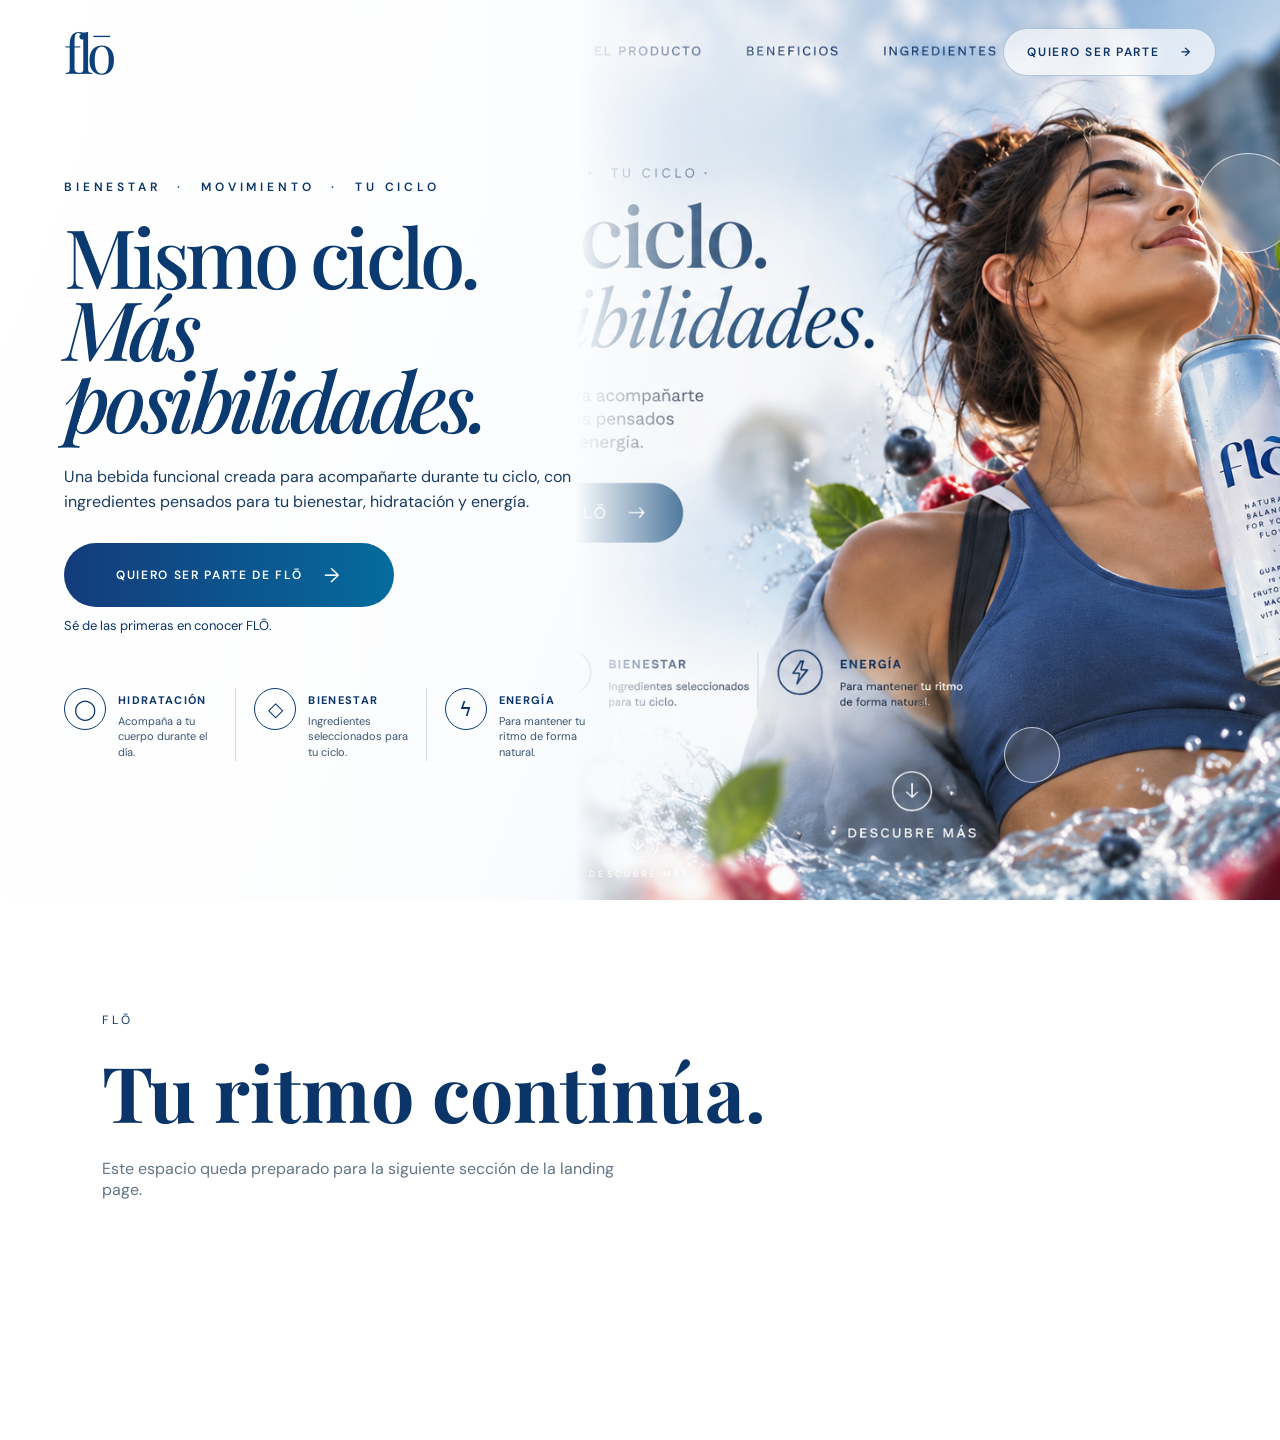
==== index.html @ 554d7750 "Add files via upload" ====
<!doctype html>
<html lang="es">
<head>
  <meta charset="utf-8">
  <meta name="viewport" content="width=device-width, initial-scale=1">
  <meta name="description" content="FLŌ — Una bebida funcional creada para acompañarte durante tu ciclo.">
  <meta name="theme-color" content="#f4f8fc">
  <title>FLŌ — Mismo ciclo. Más posibilidades.</title>
  <link rel="preconnect" href="https://fonts.googleapis.com">
  <link rel="preconnect" href="https://fonts.gstatic.com" crossorigin>
  <link href="https://fonts.googleapis.com/css2?family=DM+Sans:wght@400;500;600&family=Playfair+Display:ital,wght@0,500;1,500&display=swap" rel="stylesheet">
  <link rel="stylesheet" href="assets/styles.css">
</head>
<body>
  <header class="site-header">
    <a class="brand" href="#" aria-label="FLŌ inicio">flō</a>
    <a class="header-cta js-waitlist" href="#" target="_blank" rel="noopener">
      Quiero ser parte <span aria-hidden="true">→</span>
    </a>
  </header>

  <main>
    <section class="hero" id="inicio">
      <div class="hero-bg" aria-hidden="true"></div>
      <div class="glow glow-one" aria-hidden="true"></div>
      <div class="glow glow-two" aria-hidden="true"></div>

      <div class="hero-copy">
        <p class="eyebrow reveal">Bienestar <i>·</i> Movimiento <i>·</i> Tu ciclo</p>
        <h1 class="reveal delay-1">
          <span>Mismo ciclo.</span>
          <em>Más posibilidades.</em>
        </h1>
        <p class="intro reveal delay-2">
          Una bebida funcional creada para acompañarte durante tu ciclo,
          con ingredientes pensados para tu bienestar, hidratación y energía.
        </p>
        <div class="actions reveal delay-3">
          <a class="primary-cta js-waitlist" href="#" target="_blank" rel="noopener">
            <span>Quiero ser parte de FLŌ</span><b aria-hidden="true">→</b>
          </a>
          <small>Sé de las primeras en conocer FLŌ.</small>
        </div>

        <div class="benefits reveal delay-4" aria-label="Beneficios de FLŌ">
          <article><span class="icon">◯</span><div><strong>Hidratación</strong><p>Acompaña a tu cuerpo durante el día.</p></div></article>
          <article><span class="icon">◇</span><div><strong>Bienestar</strong><p>Ingredientes seleccionados para tu ciclo.</p></div></article>
          <article><span class="icon">ϟ</span><div><strong>Energía</strong><p>Para mantener tu ritmo de forma natural.</p></div></article>
        </div>
      </div>

      <div class="hero-visual" aria-label="Universo visual de FLŌ">
        <div class="visual-card parallax" data-depth="0.018">
          <img src="assets/images/flo-hero-reference.png" alt="Mujer activa sosteniendo una bebida FLŌ en un ambiente fresco y natural.">
        </div>
        <div class="orb orb-a parallax" data-depth="0.055" aria-hidden="true"></div>
        <div class="orb orb-b parallax" data-depth="-0.035" aria-hidden="true"></div>
      </div>

      <a class="scroll-cue" href="#concepto" aria-label="Descubre más">
        <span>↓</span><small>Descubre más</small>
      </a>
    </section>

    <section class="next-section" id="concepto">
      <p>FLŌ</p>
      <h2>Tu ritmo continúa.</h2>
      <p class="placeholder">Este espacio queda preparado para la siguiente sección de la landing page.</p>
    </section>
  </main>

  <script src="assets/main.js"></script>
</body>
</html>
---- assets/styles.css ----
*{box-sizing:border-box}html{scroll-behavior:smooth}body{margin:0;color:#0b3569;background:#f7fafc;font-family:"DM Sans",sans-serif}a{color:inherit;text-decoration:none}
.site-header{position:absolute;z-index:20;top:0;left:0;width:100%;display:flex;align-items:center;justify-content:space-between;padding:28px clamp(24px,5vw,78px)}
.brand{font-family:"Playfair Display",serif;font-size:clamp(42px,4.2vw,72px);line-height:.7;letter-spacing:-.08em;color:#0c407b}
.header-cta,.primary-cta{display:inline-flex;align-items:center;justify-content:center;gap:22px;text-transform:uppercase;letter-spacing:.14em;font-weight:600}
.header-cta{padding:15px 23px;border:1px solid rgba(12,64,123,.25);border-radius:999px;background:rgba(255,255,255,.66);backdrop-filter:blur(12px);font-size:12px}
.hero{min-height:100svh;position:relative;overflow:hidden;display:grid;grid-template-columns:minmax(0,48%) minmax(0,52%);align-items:center;padding:130px clamp(24px,5vw,78px) 90px;background:linear-gradient(112deg,#fff 0%,#f5f9fd 45%,#d8e9f7 100%)}
.hero-bg{position:absolute;inset:0;background:radial-gradient(circle at 72% 30%,rgba(255,255,255,.85),transparent 27%),linear-gradient(90deg,rgba(255,255,255,.9),rgba(255,255,255,.18));pointer-events:none}
.hero-copy{position:relative;z-index:5;max-width:700px}
.eyebrow{text-transform:uppercase;letter-spacing:.32em;font-size:12px;font-weight:600;margin:0 0 24px}.eyebrow i{font-style:normal;margin:0 10px}
h1{font-family:"Playfair Display",serif;font-size:clamp(56px,6.4vw,108px);font-weight:500;letter-spacing:-.055em;line-height:.88;margin:0 0 30px;color:#0b3a70}
h1 span,h1 em{display:block}h1 em{font-weight:500}
.intro{max-width:575px;font-size:clamp(16px,1.25vw,21px);line-height:1.55;color:#193b61;margin:0 0 28px}
.actions{display:flex;flex-direction:column;align-items:flex-start;gap:10px}.actions small{font-size:13px}
.primary-cta{min-width:330px;padding:19px 25px;border-radius:999px;background:linear-gradient(90deg,#143b7b,#056b9d);color:#fff;font-size:12px;transition:transform .25s ease,box-shadow .25s ease}.primary-cta:hover{transform:translateY(-3px);box-shadow:0 16px 34px rgba(11,58,112,.18)}.primary-cta b{font-size:20px;font-weight:400;transition:transform .25s}.primary-cta:hover b{transform:translateX(5px)}
.benefits{display:grid;grid-template-columns:repeat(3,1fr);gap:18px;margin-top:54px;max-width:720px}.benefits article{display:flex;gap:12px;padding-right:16px;border-right:1px solid rgba(11,58,112,.17)}.benefits article:last-child{border:0}.benefits .icon{width:42px;height:42px;flex:0 0 42px;border:1px solid #0b3a70;border-radius:50%;display:grid;place-items:center;font-size:20px}.benefits strong{text-transform:uppercase;letter-spacing:.12em;font-size:11px}.benefits p{font-size:11px;line-height:1.45;margin:5px 0 0;color:#3b5570}
.hero-visual{position:absolute;z-index:2;right:-7vw;top:0;width:62vw;height:100%;display:grid;place-items:center}.visual-card{width:100%;height:100%;will-change:transform}.visual-card img{width:100%;height:100%;object-fit:cover;object-position:61% center;mask-image:linear-gradient(90deg,transparent 0%,rgba(0,0,0,.7) 13%,#000 31%);filter:saturate(.94) contrast(.98)}
.glow{position:absolute;border-radius:50%;filter:blur(50px);opacity:.4}.glow-one{width:280px;height:280px;background:#fff;left:42%;top:18%}.glow-two{width:230px;height:230px;background:#b6d9ef;right:3%;bottom:10%}
.orb{position:absolute;border-radius:50%;border:1px solid rgba(255,255,255,.7);background:rgba(255,255,255,.13);backdrop-filter:blur(4px)}.orb-a{width:100px;height:100px;right:9%;top:17%}.orb-b{width:56px;height:56px;right:39%;bottom:13%}
.scroll-cue{position:absolute;z-index:8;bottom:20px;left:50%;transform:translateX(-50%);display:flex;flex-direction:column;align-items:center;gap:5px;text-transform:uppercase;letter-spacing:.2em;color:#fff;text-shadow:0 1px 10px rgba(0,0,0,.25)}.scroll-cue span{width:37px;height:37px;border:1px solid rgba(255,255,255,.8);border-radius:50%;display:grid;place-items:center;animation:bob 1.8s ease-in-out infinite}.scroll-cue small{font-size:9px}
.next-section{min-height:60vh;padding:100px clamp(24px,8vw,120px);background:#fff}.next-section>p:first-child{text-transform:uppercase;letter-spacing:.3em;font-size:12px}.next-section h2{font-family:"Playfair Display",serif;font-size:clamp(42px,6vw,80px);margin:12px 0}.placeholder{max-width:520px;color:#627487}
.reveal{opacity:0;transform:translateY(20px);animation:reveal .8s cubic-bezier(.2,.7,.2,1) forwards}.delay-1{animation-delay:.12s}.delay-2{animation-delay:.24s}.delay-3{animation-delay:.36s}.delay-4{animation-delay:.5s}
@keyframes reveal{to{opacity:1;transform:none}}@keyframes bob{50%{transform:translateY(5px)}}
@media(max-width:900px){.site-header{padding:22px 22px}.header-cta{font-size:10px;padding:12px 15px}.hero{display:block;min-height:100svh;padding:125px 22px 46px}.hero-copy{max-width:100%}.hero-visual{position:absolute;right:-32%;top:0;width:100%;opacity:.3}.visual-card img{mask-image:linear-gradient(90deg,transparent,#000 65%)}h1{font-size:clamp(52px,15vw,82px)}.intro{max-width:560px}.benefits{grid-template-columns:1fr;max-width:340px;margin-top:35px}.benefits article{border-right:0}.scroll-cue{display:none}}
@media(max-width:520px){.brand{font-size:48px}.header-cta span{display:none}.hero{padding-top:115px}.eyebrow{letter-spacing:.18em;font-size:9px}.eyebrow i{margin:0 4px}h1{font-size:15vw;line-height:.94;margin-bottom:22px}.intro{font-size:15px}.primary-cta{min-width:0;width:100%;padding:17px 20px}.benefits{grid-template-columns:repeat(3,1fr);max-width:none;gap:7px}.benefits article{display:block}.benefits .icon{width:34px;height:34px;margin-bottom:8px}.benefits p{display:none}.benefits strong{font-size:9px}}
@media(prefers-reduced-motion:reduce){html{scroll-behavior:auto}.reveal{opacity:1;transform:none;animation:none}.scroll-cue span{animation:none}.parallax{transform:none!important}}
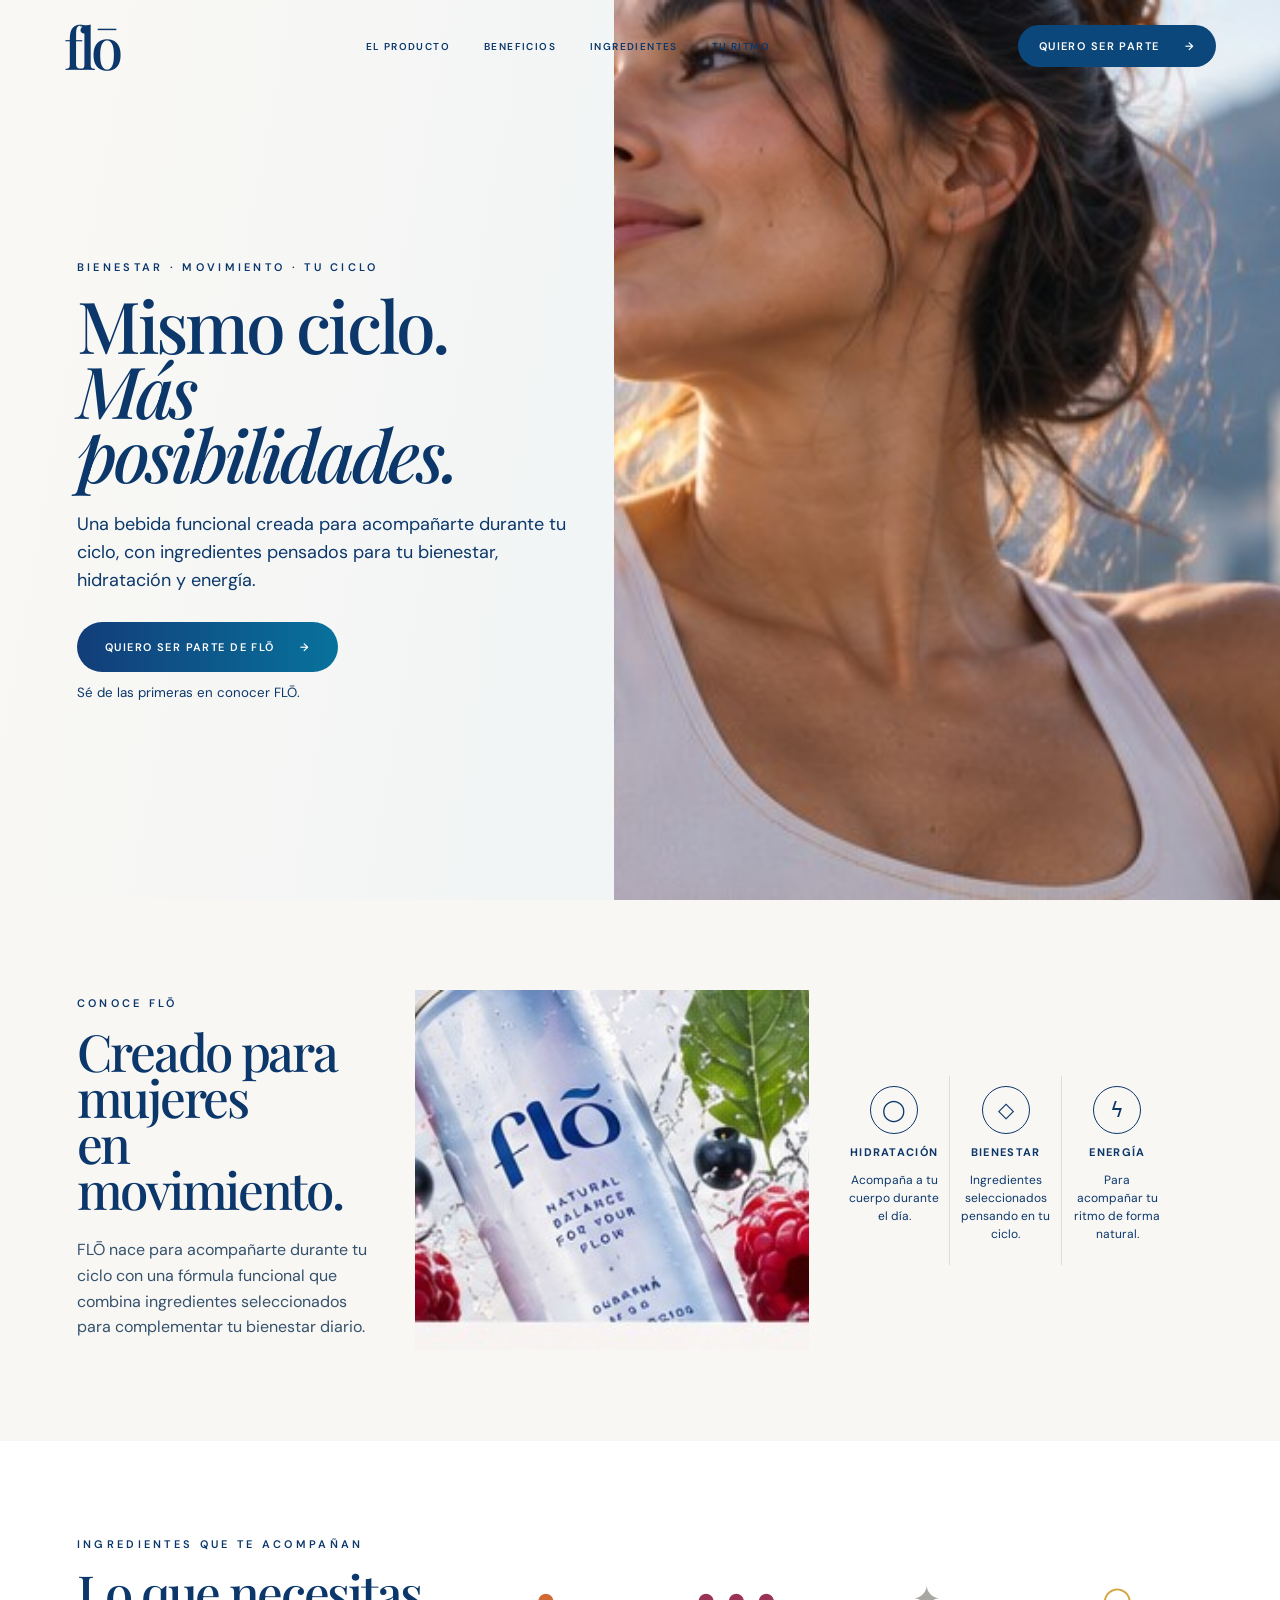
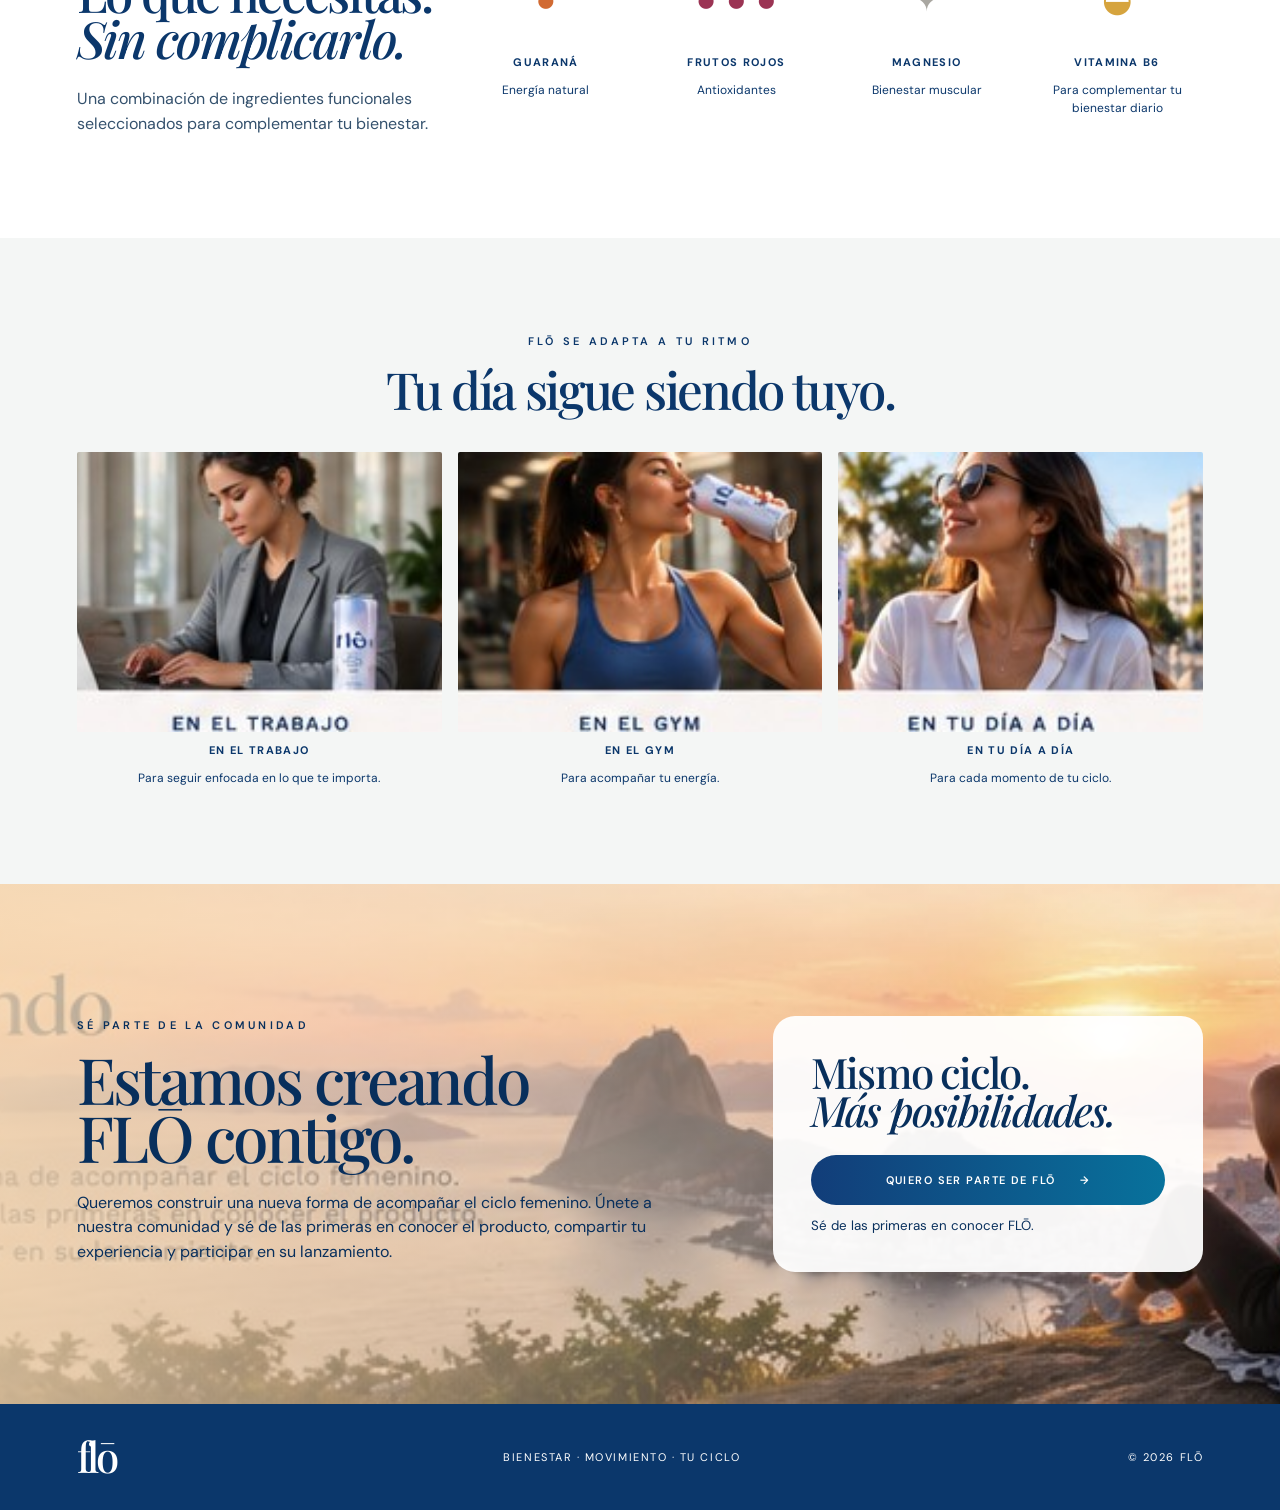
==== commit 61a0c8f1: "Add files via upload" ====
--- a/index.html
+++ b/index.html
@@ -1,74 +1,69 @@
 <!doctype html>
 <html lang="es">
 <head>
-  <meta charset="utf-8">
-  <meta name="viewport" content="width=device-width, initial-scale=1">
-  <meta name="description" content="FLŌ — Una bebida funcional creada para acompañarte durante tu ciclo.">
-  <meta name="theme-color" content="#f4f8fc">
-  <title>FLŌ — Mismo ciclo. Más posibilidades.</title>
-  <link rel="preconnect" href="https://fonts.googleapis.com">
-  <link rel="preconnect" href="https://fonts.gstatic.com" crossorigin>
-  <link href="https://fonts.googleapis.com/css2?family=DM+Sans:wght@400;500;600&family=Playfair+Display:ital,wght@0,500;1,500&display=swap" rel="stylesheet">
-  <link rel="stylesheet" href="assets/styles.css">
+<meta charset="utf-8"><meta name="viewport" content="width=device-width,initial-scale=1">
+<meta name="description" content="FLŌ — bienestar, hidratación y energía para acompañar tu ritmo.">
+<meta name="theme-color" content="#f8f7f3">
+<title>FLŌ — Mismo ciclo. Más posibilidades.</title>
+<link rel="preconnect" href="https://fonts.googleapis.com"><link rel="preconnect" href="https://fonts.gstatic.com" crossorigin>
+<link href="https://fonts.googleapis.com/css2?family=DM+Sans:wght@400;500;600&family=Playfair+Display:ital,wght@0,500;1,500&display=swap" rel="stylesheet">
+<link rel="stylesheet" href="assets/styles.css">
 </head>
 <body>
-  <header class="site-header">
-    <a class="brand" href="#" aria-label="FLŌ inicio">flō</a>
-    <a class="header-cta js-waitlist" href="#" target="_blank" rel="noopener">
-      Quiero ser parte <span aria-hidden="true">→</span>
-    </a>
-  </header>
+<header class="nav">
+  <a class="logo" href="#inicio" aria-label="FLŌ inicio">flō</a>
+  <nav><a href="#producto">El producto</a><a href="#beneficios">Beneficios</a><a href="#ingredientes">Ingredientes</a><a href="#ritmo">Tu ritmo</a></nav>
+  <a class="pill js-waitlist" href="#" target="_blank" rel="noopener">Quiero ser parte <span>→</span></a>
+</header>
 
-  <main>
-    <section class="hero" id="inicio">
-      <div class="hero-bg" aria-hidden="true"></div>
-      <div class="glow glow-one" aria-hidden="true"></div>
-      <div class="glow glow-two" aria-hidden="true"></div>
+<main>
+<section class="hero" id="inicio">
+  <div class="hero-copy reveal">
+    <p class="eyebrow">Bienestar · Movimiento · Tu ciclo</p>
+    <h1>Mismo ciclo.<em>Más posibilidades.</em></h1>
+    <p class="lead">Una bebida funcional creada para acompañarte durante tu ciclo, con ingredientes pensados para tu bienestar, hidratación y energía.</p>
+    <a class="cta js-waitlist" href="#" target="_blank" rel="noopener">Quiero ser parte de FLŌ <span>→</span></a>
+    <small>Sé de las primeras en conocer FLŌ.</small>
+  </div>
+  <div class="hero-photo parallax" data-depth=".018"><img src="assets/images/hero-lifestyle.jpg" alt="Mujer activa sosteniendo una bebida FLŌ al aire libre."></div>
+</section>
 
-      <div class="hero-copy">
-        <p class="eyebrow reveal">Bienestar <i>·</i> Movimiento <i>·</i> Tu ciclo</p>
-        <h1 class="reveal delay-1">
-          <span>Mismo ciclo.</span>
-          <em>Más posibilidades.</em>
-        </h1>
-        <p class="intro reveal delay-2">
-          Una bebida funcional creada para acompañarte durante tu ciclo,
-          con ingredientes pensados para tu bienestar, hidratación y energía.
-        </p>
-        <div class="actions reveal delay-3">
-          <a class="primary-cta js-waitlist" href="#" target="_blank" rel="noopener">
-            <span>Quiero ser parte de FLŌ</span><b aria-hidden="true">→</b>
-          </a>
-          <small>Sé de las primeras en conocer FLŌ.</small>
-        </div>
+<section class="product section" id="producto">
+  <div class="copy reveal"><p class="eyebrow">Conoce FLŌ</p><h2>Creado para mujeres<br>en movimiento.</h2><p>FLŌ nace para acompañarte durante tu ciclo con una fórmula funcional que combina ingredientes seleccionados para complementar tu bienestar diario.</p></div>
+  <div class="product-photo reveal"><img src="assets/images/product-berries.jpg" alt="Producto FLŌ con frutos rojos y una sensación de frescura."></div>
+  <div class="benefit-grid" id="beneficios">
+    <article><span>◯</span><h3>Hidratación</h3><p>Acompaña a tu cuerpo durante el día.</p></article>
+    <article><span>◇</span><h3>Bienestar</h3><p>Ingredientes seleccionados pensando en tu ciclo.</p></article>
+    <article><span>ϟ</span><h3>Energía</h3><p>Para acompañar tu ritmo de forma natural.</p></article>
+  </div>
+</section>
 
-        <div class="benefits reveal delay-4" aria-label="Beneficios de FLŌ">
-          <article><span class="icon">◯</span><div><strong>Hidratación</strong><p>Acompaña a tu cuerpo durante el día.</p></div></article>
-          <article><span class="icon">◇</span><div><strong>Bienestar</strong><p>Ingredientes seleccionados para tu ciclo.</p></div></article>
-          <article><span class="icon">ϟ</span><div><strong>Energía</strong><p>Para mantener tu ritmo de forma natural.</p></div></article>
-        </div>
-      </div>
+<section class="ingredients section" id="ingredientes">
+  <div class="copy reveal"><p class="eyebrow">Ingredientes que te acompañan</p><h2>Lo que necesitas.<br><em>Sin complicarlo.</em></h2><p>Una combinación de ingredientes funcionales seleccionados para complementar tu bienestar.</p></div>
+  <div class="ingredient-grid reveal">
+    <article><div class="ingredient berry">●</div><h3>Guaraná</h3><p>Energía natural</p></article>
+    <article><div class="ingredient fruits">● ● ●</div><h3>Frutos rojos</h3><p>Antioxidantes</p></article>
+    <article><div class="ingredient mineral">✦</div><h3>Magnesio</h3><p>Bienestar muscular</p></article>
+    <article><div class="ingredient vitamin">◒</div><h3>Vitamina B6</h3><p>Para complementar tu bienestar diario</p></article>
+  </div>
+</section>
 
-      <div class="hero-visual" aria-label="Universo visual de FLŌ">
-        <div class="visual-card parallax" data-depth="0.018">
-          <img src="assets/images/flo-hero-reference.png" alt="Mujer activa sosteniendo una bebida FLŌ en un ambiente fresco y natural.">
-        </div>
-        <div class="orb orb-a parallax" data-depth="0.055" aria-hidden="true"></div>
-        <div class="orb orb-b parallax" data-depth="-0.035" aria-hidden="true"></div>
-      </div>
+<section class="rhythm section" id="ritmo">
+  <div class="center reveal"><p class="eyebrow">FLŌ se adapta a tu ritmo</p><h2>Tu día sigue siendo tuyo.</h2></div>
+  <div class="lifestyle-grid">
+    <article class="reveal"><img src="assets/images/lifestyle-work.jpg" alt="Mujer en una jornada de trabajo."><h3>En el trabajo</h3><p>Para seguir enfocada en lo que te importa.</p></article>
+    <article class="reveal"><img src="assets/images/lifestyle-gym.jpg" alt="Mujer activa durante su entrenamiento."><h3>En el gym</h3><p>Para acompañar tu energía.</p></article>
+    <article class="reveal"><img src="assets/images/lifestyle-day.jpg" alt="Mujer disfrutando de su día al aire libre."><h3>En tu día a día</h3><p>Para cada momento de tu ciclo.</p></article>
+  </div>
+</section>
 
-      <a class="scroll-cue" href="#concepto" aria-label="Descubre más">
-        <span>↓</span><small>Descubre más</small>
-      </a>
-    </section>
+<section class="community">
+  <img src="assets/images/community-sunset.jpg" alt="" class="community-bg">
+  <div class="community-copy reveal"><p class="eyebrow">Sé parte de la comunidad</p><h2>Estamos creando<br>FLŌ contigo.</h2><p>Queremos construir una nueva forma de acompañar el ciclo femenino. Únete a nuestra comunidad y sé de las primeras en conocer el producto, compartir tu experiencia y participar en su lanzamiento.</p></div>
+  <div class="join-card reveal"><h2>Mismo ciclo.<em>Más posibilidades.</em></h2><a class="cta js-waitlist" href="#" target="_blank" rel="noopener">Quiero ser parte de FLŌ <span>→</span></a><small>Sé de las primeras en conocer FLŌ.</small></div>
+</section>
+</main>
 
-    <section class="next-section" id="concepto">
-      <p>FLŌ</p>
-      <h2>Tu ritmo continúa.</h2>
-      <p class="placeholder">Este espacio queda preparado para la siguiente sección de la landing page.</p>
-    </section>
-  </main>
-
-  <script src="assets/main.js"></script>
-</body>
-</html>
+<footer><a class="logo" href="#inicio">flō</a><p>Bienestar · Movimiento · Tu ciclo</p><p>© 2026 FLŌ</p></footer>
+<script src="assets/main.js"></script>
+</body></html>
--- a/assets/styles.css
+++ b/assets/styles.css
@@ -1,25 +1,4 @@
-*{box-sizing:border-box}html{scroll-behavior:smooth}body{margin:0;color:#0b3569;background:#f7fafc;font-family:"DM Sans",sans-serif}a{color:inherit;text-decoration:none}
-.site-header{position:absolute;z-index:20;top:0;left:0;width:100%;display:flex;align-items:center;justify-content:space-between;padding:28px clamp(24px,5vw,78px)}
-.brand{font-family:"Playfair Display",serif;font-size:clamp(42px,4.2vw,72px);line-height:.7;letter-spacing:-.08em;color:#0c407b}
-.header-cta,.primary-cta{display:inline-flex;align-items:center;justify-content:center;gap:22px;text-transform:uppercase;letter-spacing:.14em;font-weight:600}
-.header-cta{padding:15px 23px;border:1px solid rgba(12,64,123,.25);border-radius:999px;background:rgba(255,255,255,.66);backdrop-filter:blur(12px);font-size:12px}
-.hero{min-height:100svh;position:relative;overflow:hidden;display:grid;grid-template-columns:minmax(0,48%) minmax(0,52%);align-items:center;padding:130px clamp(24px,5vw,78px) 90px;background:linear-gradient(112deg,#fff 0%,#f5f9fd 45%,#d8e9f7 100%)}
-.hero-bg{position:absolute;inset:0;background:radial-gradient(circle at 72% 30%,rgba(255,255,255,.85),transparent 27%),linear-gradient(90deg,rgba(255,255,255,.9),rgba(255,255,255,.18));pointer-events:none}
-.hero-copy{position:relative;z-index:5;max-width:700px}
-.eyebrow{text-transform:uppercase;letter-spacing:.32em;font-size:12px;font-weight:600;margin:0 0 24px}.eyebrow i{font-style:normal;margin:0 10px}
-h1{font-family:"Playfair Display",serif;font-size:clamp(56px,6.4vw,108px);font-weight:500;letter-spacing:-.055em;line-height:.88;margin:0 0 30px;color:#0b3a70}
-h1 span,h1 em{display:block}h1 em{font-weight:500}
-.intro{max-width:575px;font-size:clamp(16px,1.25vw,21px);line-height:1.55;color:#193b61;margin:0 0 28px}
-.actions{display:flex;flex-direction:column;align-items:flex-start;gap:10px}.actions small{font-size:13px}
-.primary-cta{min-width:330px;padding:19px 25px;border-radius:999px;background:linear-gradient(90deg,#143b7b,#056b9d);color:#fff;font-size:12px;transition:transform .25s ease,box-shadow .25s ease}.primary-cta:hover{transform:translateY(-3px);box-shadow:0 16px 34px rgba(11,58,112,.18)}.primary-cta b{font-size:20px;font-weight:400;transition:transform .25s}.primary-cta:hover b{transform:translateX(5px)}
-.benefits{display:grid;grid-template-columns:repeat(3,1fr);gap:18px;margin-top:54px;max-width:720px}.benefits article{display:flex;gap:12px;padding-right:16px;border-right:1px solid rgba(11,58,112,.17)}.benefits article:last-child{border:0}.benefits .icon{width:42px;height:42px;flex:0 0 42px;border:1px solid #0b3a70;border-radius:50%;display:grid;place-items:center;font-size:20px}.benefits strong{text-transform:uppercase;letter-spacing:.12em;font-size:11px}.benefits p{font-size:11px;line-height:1.45;margin:5px 0 0;color:#3b5570}
-.hero-visual{position:absolute;z-index:2;right:-7vw;top:0;width:62vw;height:100%;display:grid;place-items:center}.visual-card{width:100%;height:100%;will-change:transform}.visual-card img{width:100%;height:100%;object-fit:cover;object-position:61% center;mask-image:linear-gradient(90deg,transparent 0%,rgba(0,0,0,.7) 13%,#000 31%);filter:saturate(.94) contrast(.98)}
-.glow{position:absolute;border-radius:50%;filter:blur(50px);opacity:.4}.glow-one{width:280px;height:280px;background:#fff;left:42%;top:18%}.glow-two{width:230px;height:230px;background:#b6d9ef;right:3%;bottom:10%}
-.orb{position:absolute;border-radius:50%;border:1px solid rgba(255,255,255,.7);background:rgba(255,255,255,.13);backdrop-filter:blur(4px)}.orb-a{width:100px;height:100px;right:9%;top:17%}.orb-b{width:56px;height:56px;right:39%;bottom:13%}
-.scroll-cue{position:absolute;z-index:8;bottom:20px;left:50%;transform:translateX(-50%);display:flex;flex-direction:column;align-items:center;gap:5px;text-transform:uppercase;letter-spacing:.2em;color:#fff;text-shadow:0 1px 10px rgba(0,0,0,.25)}.scroll-cue span{width:37px;height:37px;border:1px solid rgba(255,255,255,.8);border-radius:50%;display:grid;place-items:center;animation:bob 1.8s ease-in-out infinite}.scroll-cue small{font-size:9px}
-.next-section{min-height:60vh;padding:100px clamp(24px,8vw,120px);background:#fff}.next-section>p:first-child{text-transform:uppercase;letter-spacing:.3em;font-size:12px}.next-section h2{font-family:"Playfair Display",serif;font-size:clamp(42px,6vw,80px);margin:12px 0}.placeholder{max-width:520px;color:#627487}
-.reveal{opacity:0;transform:translateY(20px);animation:reveal .8s cubic-bezier(.2,.7,.2,1) forwards}.delay-1{animation-delay:.12s}.delay-2{animation-delay:.24s}.delay-3{animation-delay:.36s}.delay-4{animation-delay:.5s}
-@keyframes reveal{to{opacity:1;transform:none}}@keyframes bob{50%{transform:translateY(5px)}}
-@media(max-width:900px){.site-header{padding:22px 22px}.header-cta{font-size:10px;padding:12px 15px}.hero{display:block;min-height:100svh;padding:125px 22px 46px}.hero-copy{max-width:100%}.hero-visual{position:absolute;right:-32%;top:0;width:100%;opacity:.3}.visual-card img{mask-image:linear-gradient(90deg,transparent,#000 65%)}h1{font-size:clamp(52px,15vw,82px)}.intro{max-width:560px}.benefits{grid-template-columns:1fr;max-width:340px;margin-top:35px}.benefits article{border-right:0}.scroll-cue{display:none}}
-@media(max-width:520px){.brand{font-size:48px}.header-cta span{display:none}.hero{padding-top:115px}.eyebrow{letter-spacing:.18em;font-size:9px}.eyebrow i{margin:0 4px}h1{font-size:15vw;line-height:.94;margin-bottom:22px}.intro{font-size:15px}.primary-cta{min-width:0;width:100%;padding:17px 20px}.benefits{grid-template-columns:repeat(3,1fr);max-width:none;gap:7px}.benefits article{display:block}.benefits .icon{width:34px;height:34px;margin-bottom:8px}.benefits p{display:none}.benefits strong{font-size:9px}}
-@media(prefers-reduced-motion:reduce){html{scroll-behavior:auto}.reveal{opacity:1;transform:none;animation:none}.scroll-cue span{animation:none}.parallax{transform:none!important}}
+*{box-sizing:border-box}html{scroll-behavior:smooth}body{margin:0;background:#f8f7f3;color:#0b376b;font-family:"DM Sans",sans-serif}a{text-decoration:none;color:inherit}img{display:block;width:100%;height:100%;object-fit:cover}.nav{position:absolute;z-index:20;width:100%;display:flex;align-items:center;justify-content:space-between;padding:25px 5vw}.logo{font:500 58px/.7 "Playfair Display",serif;letter-spacing:-.08em}.nav nav{display:flex;gap:34px;text-transform:uppercase;letter-spacing:.14em;font-size:10px;font-weight:600}.pill,.cta{display:inline-flex;align-items:center;justify-content:center;gap:25px;border-radius:999px;text-transform:uppercase;letter-spacing:.13em;font-size:11px;font-weight:600;transition:.25s}.pill{padding:14px 21px;background:#0b477b;color:#fff}.cta{padding:18px 28px;background:linear-gradient(90deg,#123d79,#08729c);color:white}.pill:hover,.cta:hover{transform:translateY(-3px);box-shadow:0 14px 30px #123d7922}.hero{min-height:720px;height:100svh;display:grid;grid-template-columns:48% 52%;position:relative;overflow:hidden;background:linear-gradient(100deg,#faf8f4,#e9f2f7)}.hero-copy{z-index:3;align-self:center;padding:100px 3vw 50px 6vw}.eyebrow{text-transform:uppercase;letter-spacing:.3em;font-size:11px;font-weight:600}.hero h1,.section h2,.community h2{font:500 clamp(52px,5.6vw,92px)/.9 "Playfair Display",serif;letter-spacing:-.045em;margin:18px 0 25px}.hero h1 em,.community h2 em{display:block;font-weight:500}.lead{font-size:18px;line-height:1.55;max-width:530px;margin-bottom:27px}.hero small,.join-card small{display:block;margin-top:12px}.hero-photo{height:100%;will-change:transform}.hero-photo img{object-position:center}.section{padding:85px 6vw}.product{display:grid;grid-template-columns:30% 35% 35%;align-items:center;background:#f9f7f3}.product .copy{padding-right:35px}.product h2,.ingredients h2,.rhythm h2{font-size:clamp(40px,4vw,65px)}.copy>p:last-child{line-height:1.6;color:#34516d}.product-photo{height:360px;overflow:hidden}.benefit-grid{display:grid;grid-template-columns:repeat(3,1fr);padding:30px}.benefit-grid article{text-align:center;padding:10px;border-right:1px solid #0b376b22}.benefit-grid article:last-child{border:0}.benefit-grid span{display:grid;place-items:center;margin:auto;width:48px;height:48px;border:1px solid;border-radius:50%;font-size:21px}.benefit-grid h3,.ingredient-grid h3,.lifestyle-grid h3{text-transform:uppercase;letter-spacing:.12em;font-size:11px}.benefit-grid p,.ingredient-grid p,.lifestyle-grid p{font-size:12px;line-height:1.5}.ingredients{display:grid;grid-template-columns:34% 66%;align-items:center;background:#fff}.ingredient-grid{display:grid;grid-template-columns:repeat(4,1fr);text-align:center;gap:18px}.ingredient{height:95px;display:grid;place-items:center;font:500 35px "Playfair Display",serif}.berry{color:#d16a32}.fruits{color:#9b3454}.mineral{color:#a9a7a1}.vitamin{color:#d6a43e}.rhythm{background:#f4f6f5}.center{text-align:center;max-width:700px;margin:0 auto 40px}.lifestyle-grid{display:grid;grid-template-columns:repeat(3,1fr);gap:16px;text-align:center}.lifestyle-grid img{height:280px;border-radius:2px}.community{min-height:520px;position:relative;overflow:hidden;display:grid;grid-template-columns:1fr 430px;align-items:center;gap:50px;padding:70px 6vw;color:#082f5c}.community-bg{position:absolute;inset:0;z-index:0;filter:saturate(.85);}.community:after{content:"";position:absolute;inset:0;background:linear-gradient(90deg,#f7d9b2cc,#f7d9b255 55%,transparent)}.community-copy,.join-card{position:relative;z-index:2}.community-copy{max-width:620px}.community-copy h2{font-size:64px}.community-copy>p:last-child{max-width:600px;line-height:1.55}.join-card{background:#fffffff0;padding:38px;border-radius:22px}.join-card h2{font-size:42px;margin-top:0}.join-card .cta{width:100%}footer{display:flex;justify-content:space-between;align-items:center;padding:35px 6vw;background:#0b376b;color:white}footer .logo{font-size:42px}footer p{font-size:11px;text-transform:uppercase;letter-spacing:.14em}.reveal{opacity:0;transform:translateY(25px);transition:opacity .8s,transform .8s}.reveal.visible{opacity:1;transform:none}
+@media(max-width:900px){.nav nav{display:none}.hero{grid-template-columns:1fr}.hero-photo{position:absolute;inset:0;opacity:.3}.hero-copy{padding:120px 7vw 60px}.product,.ingredients{grid-template-columns:1fr}.product-photo{margin-top:35px}.benefit-grid{padding:35px 0}.ingredient-grid{margin-top:40px}.community{grid-template-columns:1fr}.community-copy h2{font-size:50px}.join-card{max-width:500px}.lifestyle-grid img{height:220px}}
+@media(max-width:600px){.nav{padding:20px}.logo{font-size:47px}.pill{font-size:9px;padding:12px 14px}.hero{min-height:780px}.hero h1{font-size:15vw}.lead{font-size:15px}.cta{width:100%;padding:17px 15px}.section{padding:65px 22px}.benefit-grid{grid-template-columns:1fr;gap:20px}.benefit-grid article{border:0}.ingredient-grid{grid-template-columns:repeat(2,1fr)}.lifestyle-grid{grid-template-columns:1fr}.lifestyle-grid img{height:320px}.community{padding:65px 22px}.community-copy h2{font-size:45px}.join-card{padding:28px}footer{flex-direction:column;gap:12px;text-align:center}}
+@media(prefers-reduced-motion:reduce){html{scroll-behavior:auto}.reveal{opacity:1;transform:none;transition:none}.parallax{transform:none!important}}
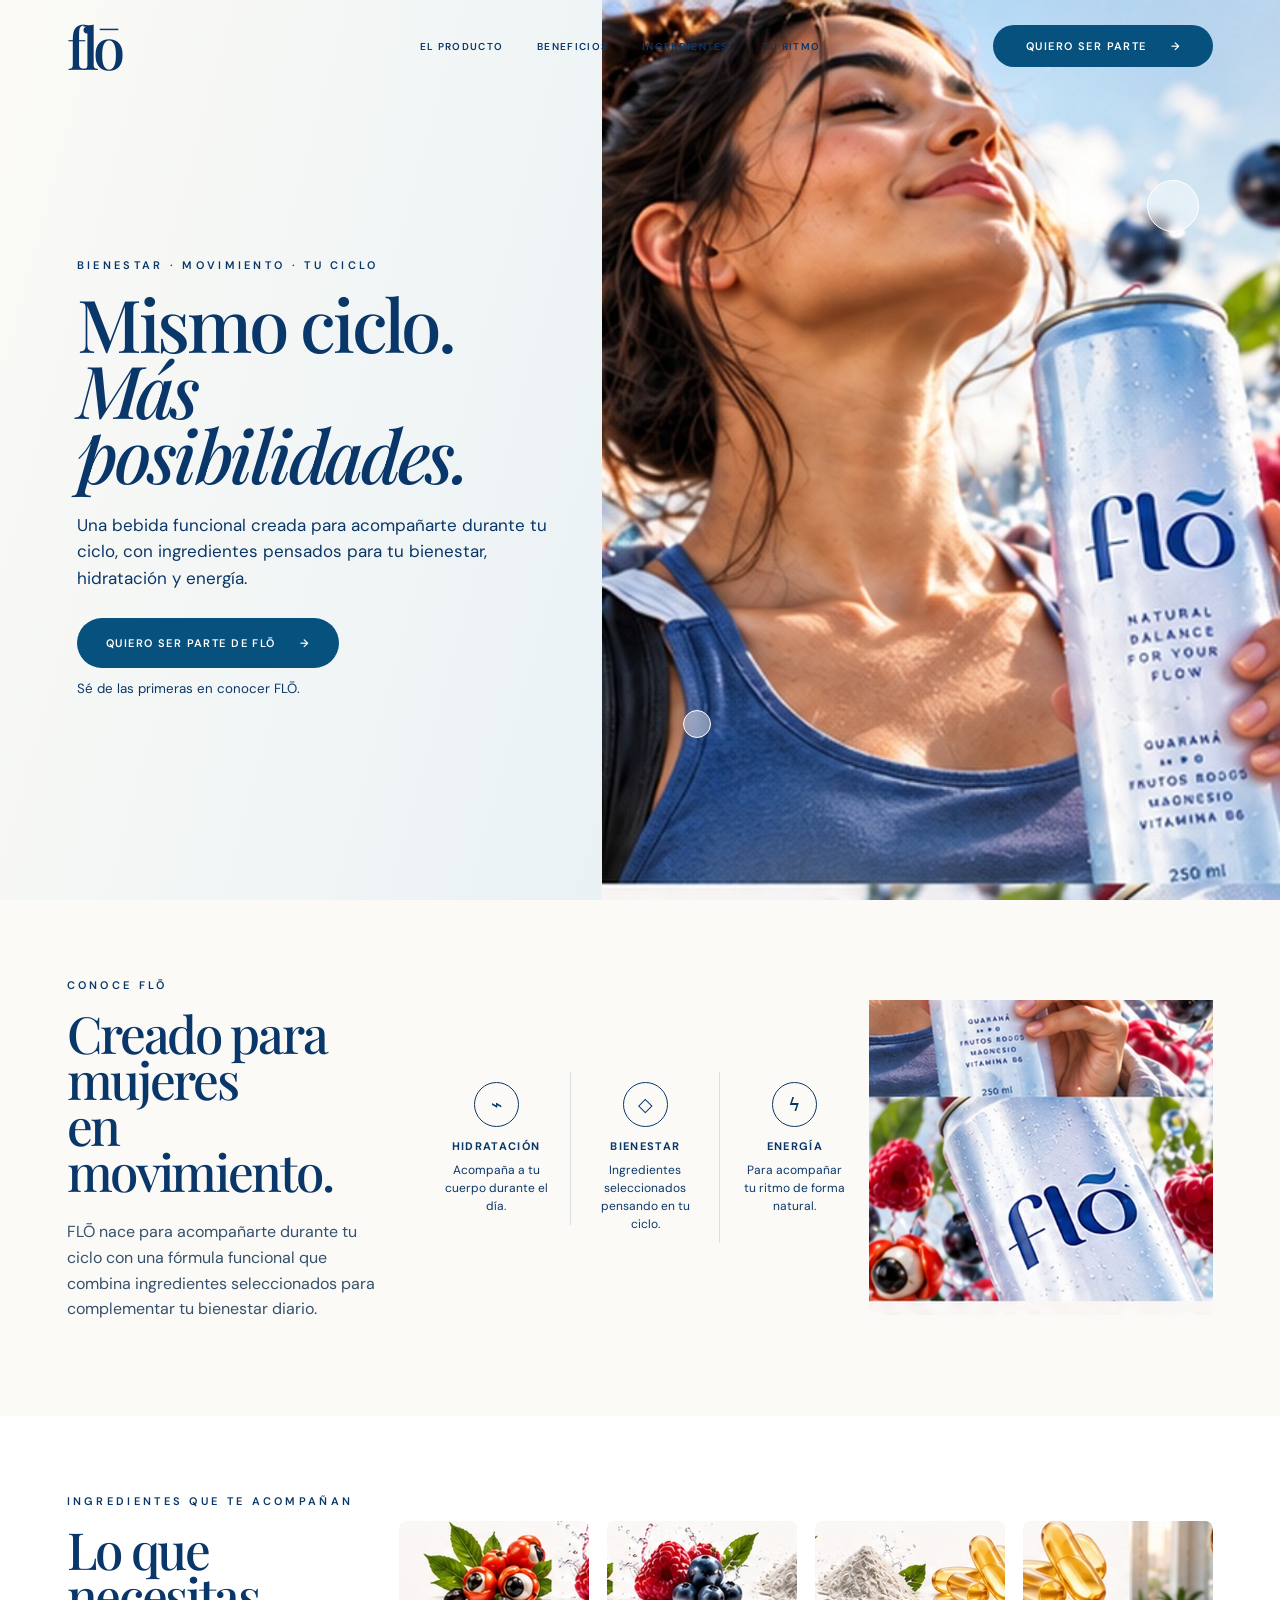
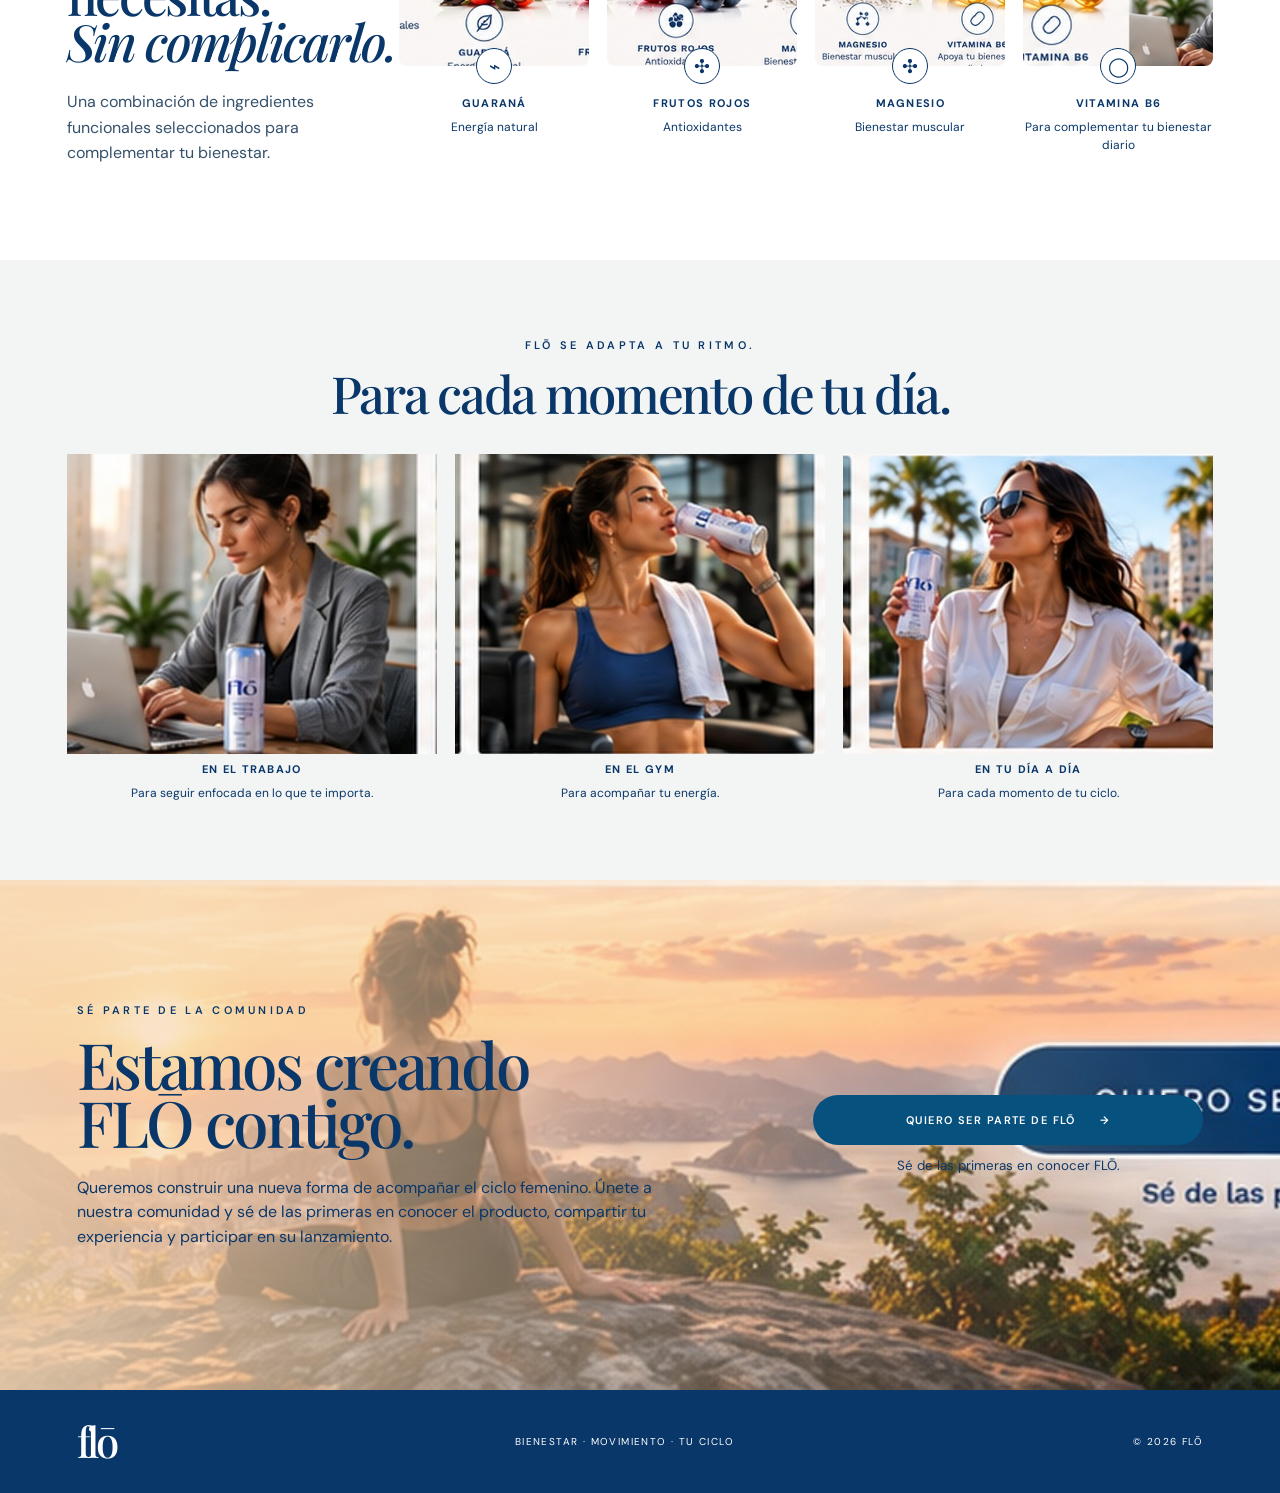
==== commit 991f6b1e: "Add files via upload" ====
--- a/index.html
+++ b/index.html
@@ -3,67 +3,52 @@
 <head>
 <meta charset="utf-8"><meta name="viewport" content="width=device-width,initial-scale=1">
 <meta name="description" content="FLŌ — bienestar, hidratación y energía para acompañar tu ritmo.">
-<meta name="theme-color" content="#f8f7f3">
-<title>FLŌ — Mismo ciclo. Más posibilidades.</title>
+<meta name="theme-color" content="#f7f8f7"><title>FLŌ — Mismo ciclo. Más posibilidades.</title>
 <link rel="preconnect" href="https://fonts.googleapis.com"><link rel="preconnect" href="https://fonts.gstatic.com" crossorigin>
 <link href="https://fonts.googleapis.com/css2?family=DM+Sans:wght@400;500;600&family=Playfair+Display:ital,wght@0,500;1,500&display=swap" rel="stylesheet">
 <link rel="stylesheet" href="assets/styles.css">
-</head>
-<body>
-<header class="nav">
-  <a class="logo" href="#inicio" aria-label="FLŌ inicio">flō</a>
-  <nav><a href="#producto">El producto</a><a href="#beneficios">Beneficios</a><a href="#ingredientes">Ingredientes</a><a href="#ritmo">Tu ritmo</a></nav>
-  <a class="pill js-waitlist" href="#" target="_blank" rel="noopener">Quiero ser parte <span>→</span></a>
+</head><body>
+<header class="nav reveal">
+<a class="logo logo-animate" href="#inicio">flō</a>
+<nav><a href="#producto">El producto</a><a href="#beneficios">Beneficios</a><a href="#ingredientes">Ingredientes</a><a href="#ritmo">Tu ritmo</a></nav>
+<a class="pill js-waitlist" href="#" target="_blank" rel="noopener">Quiero ser parte <span>→</span></a>
 </header>
-
 <main>
 <section class="hero" id="inicio">
-  <div class="hero-copy reveal">
-    <p class="eyebrow">Bienestar · Movimiento · Tu ciclo</p>
-    <h1>Mismo ciclo.<em>Más posibilidades.</em></h1>
-    <p class="lead">Una bebida funcional creada para acompañarte durante tu ciclo, con ingredientes pensados para tu bienestar, hidratación y energía.</p>
-    <a class="cta js-waitlist" href="#" target="_blank" rel="noopener">Quiero ser parte de FLŌ <span>→</span></a>
-    <small>Sé de las primeras en conocer FLŌ.</small>
-  </div>
-  <div class="hero-photo parallax" data-depth=".018"><img src="assets/images/hero-lifestyle.jpg" alt="Mujer activa sosteniendo una bebida FLŌ al aire libre."></div>
+<div class="hero-copy reveal"><p class="eyebrow">Bienestar · Movimiento · Tu ciclo</p><h1>Mismo ciclo.<em>Más posibilidades.</em></h1><p class="lead">Una bebida funcional creada para acompañarte durante tu ciclo, con ingredientes pensados para tu bienestar, hidratación y energía.</p><a class="cta js-waitlist" href="#" target="_blank" rel="noopener">Quiero ser parte de FLŌ <span>→</span></a><small>Sé de las primeras en conocer FLŌ.</small></div>
+<div class="hero-media image-intro parallax" data-depth=".018"><img src="assets/images/01-hero-main.jpg" alt="Mujer activa con FLŌ en un entorno natural."><span class="float-dot d1"></span><span class="float-dot d2"></span></div>
 </section>
 
 <section class="product section" id="producto">
-  <div class="copy reveal"><p class="eyebrow">Conoce FLŌ</p><h2>Creado para mujeres<br>en movimiento.</h2><p>FLŌ nace para acompañarte durante tu ciclo con una fórmula funcional que combina ingredientes seleccionados para complementar tu bienestar diario.</p></div>
-  <div class="product-photo reveal"><img src="assets/images/product-berries.jpg" alt="Producto FLŌ con frutos rojos y una sensación de frescura."></div>
-  <div class="benefit-grid" id="beneficios">
-    <article><span>◯</span><h3>Hidratación</h3><p>Acompaña a tu cuerpo durante el día.</p></article>
-    <article><span>◇</span><h3>Bienestar</h3><p>Ingredientes seleccionados pensando en tu ciclo.</p></article>
-    <article><span>ϟ</span><h3>Energía</h3><p>Para acompañar tu ritmo de forma natural.</p></article>
-  </div>
+<div class="copy reveal"><p class="eyebrow">Conoce FLŌ</p><h2>Creado para mujeres<br>en movimiento.</h2><p>FLŌ nace para acompañarte durante tu ciclo con una fórmula funcional que combina ingredientes seleccionados para complementar tu bienestar diario.</p></div>
+<div class="benefit-grid reveal" id="beneficios">
+<article><span class="round-icon">⌁</span><h3>Hidratación</h3><p>Acompaña a tu cuerpo durante el día.</p></article>
+<article><span class="round-icon">◇</span><h3>Bienestar</h3><p>Ingredientes seleccionados pensando en tu ciclo.</p></article>
+<article><span class="round-icon">ϟ</span><h3>Energía</h3><p>Para acompañar tu ritmo de forma natural.</p></article>
+</div>
+<div class="product-image image-intro"><img src="assets/images/02-hero-product.jpg" alt="FLŌ rodeado de agua y frutos rojos."></div>
 </section>
 
 <section class="ingredients section" id="ingredientes">
-  <div class="copy reveal"><p class="eyebrow">Ingredientes que te acompañan</p><h2>Lo que necesitas.<br><em>Sin complicarlo.</em></h2><p>Una combinación de ingredientes funcionales seleccionados para complementar tu bienestar.</p></div>
-  <div class="ingredient-grid reveal">
-    <article><div class="ingredient berry">●</div><h3>Guaraná</h3><p>Energía natural</p></article>
-    <article><div class="ingredient fruits">● ● ●</div><h3>Frutos rojos</h3><p>Antioxidantes</p></article>
-    <article><div class="ingredient mineral">✦</div><h3>Magnesio</h3><p>Bienestar muscular</p></article>
-    <article><div class="ingredient vitamin">◒</div><h3>Vitamina B6</h3><p>Para complementar tu bienestar diario</p></article>
-  </div>
-</section>
+<div class="copy reveal"><p class="eyebrow">Ingredientes que te acompañan</p><h2>Lo que necesitas.<br><em>Sin complicarlo.</em></h2><p>Una combinación de ingredientes funcionales seleccionados para complementar tu bienestar.</p></div>
+<div class="ingredient-grid">
+<article class="reveal"><div class="ingredient-img"><img src="assets/images/03-ingredients-guarana.jpg" alt="Guaraná."></div><span class="round-icon">⌁</span><h3>Guaraná</h3><p>Energía natural</p></article>
+<article class="reveal"><div class="ingredient-img"><img src="assets/images/04-ingredients-frutos-rojos.jpg" alt="Frutos rojos."></div><span class="round-icon">✣</span><h3>Frutos rojos</h3><p>Antioxidantes</p></article>
+<article class="reveal"><div class="ingredient-img"><img src="assets/images/05-ingredients-magnesio.jpg" alt="Magnesio."></div><span class="round-icon">✣</span><h3>Magnesio</h3><p>Bienestar muscular</p></article>
+<article class="reveal"><div class="ingredient-img"><img src="assets/images/06-ingredients-vitamina-b6.jpg" alt="Vitamina B6."></div><span class="round-icon">◯</span><h3>Vitamina B6</h3><p>Para complementar tu bienestar diario</p></article>
+</div></section>
 
-<section class="rhythm section" id="ritmo">
-  <div class="center reveal"><p class="eyebrow">FLŌ se adapta a tu ritmo</p><h2>Tu día sigue siendo tuyo.</h2></div>
-  <div class="lifestyle-grid">
-    <article class="reveal"><img src="assets/images/lifestyle-work.jpg" alt="Mujer en una jornada de trabajo."><h3>En el trabajo</h3><p>Para seguir enfocada en lo que te importa.</p></article>
-    <article class="reveal"><img src="assets/images/lifestyle-gym.jpg" alt="Mujer activa durante su entrenamiento."><h3>En el gym</h3><p>Para acompañar tu energía.</p></article>
-    <article class="reveal"><img src="assets/images/lifestyle-day.jpg" alt="Mujer disfrutando de su día al aire libre."><h3>En tu día a día</h3><p>Para cada momento de tu ciclo.</p></article>
-  </div>
-</section>
+<section class="rhythm section" id="ritmo"><div class="center reveal"><p class="eyebrow">FLŌ se adapta a tu ritmo.</p><h2>Para cada momento de tu día.</h2></div>
+<div class="lifestyle-grid">
+<article class="reveal"><div class="usage-img"><img src="assets/images/07-usage-work.jpg" alt="Mujer trabajando."></div><h3>En el trabajo</h3><p>Para seguir enfocada en lo que te importa.</p></article>
+<article class="reveal"><div class="usage-img"><img src="assets/images/08-usage-gym.jpg" alt="Mujer durante su entrenamiento."></div><h3>En el gym</h3><p>Para acompañar tu energía.</p></article>
+<article class="reveal"><div class="usage-img"><img src="assets/images/09-usage-day.jpg" alt="Mujer disfrutando de su día."></div><h3>En tu día a día</h3><p>Para cada momento de tu ciclo.</p></article>
+</div></section>
 
 <section class="community">
-  <img src="assets/images/community-sunset.jpg" alt="" class="community-bg">
-  <div class="community-copy reveal"><p class="eyebrow">Sé parte de la comunidad</p><h2>Estamos creando<br>FLŌ contigo.</h2><p>Queremos construir una nueva forma de acompañar el ciclo femenino. Únete a nuestra comunidad y sé de las primeras en conocer el producto, compartir tu experiencia y participar en su lanzamiento.</p></div>
-  <div class="join-card reveal"><h2>Mismo ciclo.<em>Más posibilidades.</em></h2><a class="cta js-waitlist" href="#" target="_blank" rel="noopener">Quiero ser parte de FLŌ <span>→</span></a><small>Sé de las primeras en conocer FLŌ.</small></div>
-</section>
-</main>
-
+<img class="community-bg" src="assets/images/10-community-sunset.jpg" alt="Paisaje al atardecer.">
+<div class="community-copy reveal"><p class="eyebrow">Sé parte de la comunidad</p><h2>Estamos creando<br>FLŌ contigo.</h2><p>Queremos construir una nueva forma de acompañar el ciclo femenino. Únete a nuestra comunidad y sé de las primeras en conocer el producto, compartir tu experiencia y participar en su lanzamiento.</p></div>
+<div class="community-action reveal"><a class="cta js-waitlist" href="#" target="_blank" rel="noopener">Quiero ser parte de FLŌ <span>→</span></a><small>Sé de las primeras en conocer FLŌ.</small></div>
+</section></main>
 <footer><a class="logo" href="#inicio">flō</a><p>Bienestar · Movimiento · Tu ciclo</p><p>© 2026 FLŌ</p></footer>
-<script src="assets/main.js"></script>
-</body></html>+<script src="assets/main.js"></script></body></html>
--- a/assets/styles.css
+++ b/assets/styles.css
@@ -1,4 +1 @@
-*{box-sizing:border-box}html{scroll-behavior:smooth}body{margin:0;background:#f8f7f3;color:#0b376b;font-family:"DM Sans",sans-serif}a{text-decoration:none;color:inherit}img{display:block;width:100%;height:100%;object-fit:cover}.nav{position:absolute;z-index:20;width:100%;display:flex;align-items:center;justify-content:space-between;padding:25px 5vw}.logo{font:500 58px/.7 "Playfair Display",serif;letter-spacing:-.08em}.nav nav{display:flex;gap:34px;text-transform:uppercase;letter-spacing:.14em;font-size:10px;font-weight:600}.pill,.cta{display:inline-flex;align-items:center;justify-content:center;gap:25px;border-radius:999px;text-transform:uppercase;letter-spacing:.13em;font-size:11px;font-weight:600;transition:.25s}.pill{padding:14px 21px;background:#0b477b;color:#fff}.cta{padding:18px 28px;background:linear-gradient(90deg,#123d79,#08729c);color:white}.pill:hover,.cta:hover{transform:translateY(-3px);box-shadow:0 14px 30px #123d7922}.hero{min-height:720px;height:100svh;display:grid;grid-template-columns:48% 52%;position:relative;overflow:hidden;background:linear-gradient(100deg,#faf8f4,#e9f2f7)}.hero-copy{z-index:3;align-self:center;padding:100px 3vw 50px 6vw}.eyebrow{text-transform:uppercase;letter-spacing:.3em;font-size:11px;font-weight:600}.hero h1,.section h2,.community h2{font:500 clamp(52px,5.6vw,92px)/.9 "Playfair Display",serif;letter-spacing:-.045em;margin:18px 0 25px}.hero h1 em,.community h2 em{display:block;font-weight:500}.lead{font-size:18px;line-height:1.55;max-width:530px;margin-bottom:27px}.hero small,.join-card small{display:block;margin-top:12px}.hero-photo{height:100%;will-change:transform}.hero-photo img{object-position:center}.section{padding:85px 6vw}.product{display:grid;grid-template-columns:30% 35% 35%;align-items:center;background:#f9f7f3}.product .copy{padding-right:35px}.product h2,.ingredients h2,.rhythm h2{font-size:clamp(40px,4vw,65px)}.copy>p:last-child{line-height:1.6;color:#34516d}.product-photo{height:360px;overflow:hidden}.benefit-grid{display:grid;grid-template-columns:repeat(3,1fr);padding:30px}.benefit-grid article{text-align:center;padding:10px;border-right:1px solid #0b376b22}.benefit-grid article:last-child{border:0}.benefit-grid span{display:grid;place-items:center;margin:auto;width:48px;height:48px;border:1px solid;border-radius:50%;font-size:21px}.benefit-grid h3,.ingredient-grid h3,.lifestyle-grid h3{text-transform:uppercase;letter-spacing:.12em;font-size:11px}.benefit-grid p,.ingredient-grid p,.lifestyle-grid p{font-size:12px;line-height:1.5}.ingredients{display:grid;grid-template-columns:34% 66%;align-items:center;background:#fff}.ingredient-grid{display:grid;grid-template-columns:repeat(4,1fr);text-align:center;gap:18px}.ingredient{height:95px;display:grid;place-items:center;font:500 35px "Playfair Display",serif}.berry{color:#d16a32}.fruits{color:#9b3454}.mineral{color:#a9a7a1}.vitamin{color:#d6a43e}.rhythm{background:#f4f6f5}.center{text-align:center;max-width:700px;margin:0 auto 40px}.lifestyle-grid{display:grid;grid-template-columns:repeat(3,1fr);gap:16px;text-align:center}.lifestyle-grid img{height:280px;border-radius:2px}.community{min-height:520px;position:relative;overflow:hidden;display:grid;grid-template-columns:1fr 430px;align-items:center;gap:50px;padding:70px 6vw;color:#082f5c}.community-bg{position:absolute;inset:0;z-index:0;filter:saturate(.85);}.community:after{content:"";position:absolute;inset:0;background:linear-gradient(90deg,#f7d9b2cc,#f7d9b255 55%,transparent)}.community-copy,.join-card{position:relative;z-index:2}.community-copy{max-width:620px}.community-copy h2{font-size:64px}.community-copy>p:last-child{max-width:600px;line-height:1.55}.join-card{background:#fffffff0;padding:38px;border-radius:22px}.join-card h2{font-size:42px;margin-top:0}.join-card .cta{width:100%}footer{display:flex;justify-content:space-between;align-items:center;padding:35px 6vw;background:#0b376b;color:white}footer .logo{font-size:42px}footer p{font-size:11px;text-transform:uppercase;letter-spacing:.14em}.reveal{opacity:0;transform:translateY(25px);transition:opacity .8s,transform .8s}.reveal.visible{opacity:1;transform:none}
-@media(max-width:900px){.nav nav{display:none}.hero{grid-template-columns:1fr}.hero-photo{position:absolute;inset:0;opacity:.3}.hero-copy{padding:120px 7vw 60px}.product,.ingredients{grid-template-columns:1fr}.product-photo{margin-top:35px}.benefit-grid{padding:35px 0}.ingredient-grid{margin-top:40px}.community{grid-template-columns:1fr}.community-copy h2{font-size:50px}.join-card{max-width:500px}.lifestyle-grid img{height:220px}}
-@media(max-width:600px){.nav{padding:20px}.logo{font-size:47px}.pill{font-size:9px;padding:12px 14px}.hero{min-height:780px}.hero h1{font-size:15vw}.lead{font-size:15px}.cta{width:100%;padding:17px 15px}.section{padding:65px 22px}.benefit-grid{grid-template-columns:1fr;gap:20px}.benefit-grid article{border:0}.ingredient-grid{grid-template-columns:repeat(2,1fr)}.lifestyle-grid{grid-template-columns:1fr}.lifestyle-grid img{height:320px}.community{padding:65px 22px}.community-copy h2{font-size:45px}.join-card{padding:28px}footer{flex-direction:column;gap:12px;text-align:center}}
-@media(prefers-reduced-motion:reduce){html{scroll-behavior:auto}.reveal{opacity:1;transform:none;transition:none}.parallax{transform:none!important}}+*{box-sizing:border-box}html{scroll-behavior:smooth}body{margin:0;background:#f8f8f5;color:#0a3769;font-family:"DM Sans",sans-serif}a{text-decoration:none;color:inherit}img{display:block;width:100%;height:100%;object-fit:cover}.nav{position:absolute;z-index:20;inset:0 0 auto;display:grid;grid-template-columns:180px 1fr 220px;align-items:center;padding:25px 5.2vw}.logo{font:500 58px/.7 "Playfair Display",serif;letter-spacing:-.08em}.nav nav{display:flex;justify-content:center;gap:34px;text-transform:uppercase;letter-spacing:.13em;font-size:10px;font-weight:600}.pill,.cta{display:inline-flex;align-items:center;justify-content:center;gap:24px;border-radius:999px;text-transform:uppercase;letter-spacing:.13em;font-size:11px;font-weight:600;background:#07517f;color:#fff;transition:.25s}.pill{padding:14px 21px}.cta{padding:18px 29px}.pill:hover,.cta:hover{transform:translateY(-3px);box-shadow:0 14px 30px #123d7925}.hero{min-height:720px;height:100svh;display:grid;grid-template-columns:47% 53%;overflow:hidden;background:linear-gradient(105deg,#fbfaf6,#dcebf4)}.hero-copy{z-index:3;align-self:center;padding:115px 4vw 60px 6vw}.eyebrow{text-transform:uppercase;letter-spacing:.3em;font-size:11px;font-weight:600;margin:0 0 18px}.hero h1,.section h2,.community h2{font:500 clamp(54px,5.7vw,94px)/.9 "Playfair Display",serif;letter-spacing:-.045em;margin:0 0 25px}.hero h1 em{display:block}.lead{max-width:540px;font-size:17px;line-height:1.55;margin:0 0 27px}.hero small,.community-action small{display:block;margin-top:12px}.hero-media{position:relative;height:100%;overflow:hidden}.hero-media img{object-position:center}.float-dot{position:absolute;border-radius:50%;background:#ffffff70;border:1px solid #fff;backdrop-filter:blur(5px);animation:float 4s ease-in-out infinite}.d1{width:52px;height:52px;right:12%;top:20%}.d2{width:28px;height:28px;left:12%;bottom:18%;animation-delay:1s}.section{padding:78px 5.2vw}.product{display:grid;grid-template-columns:31% 39% 30%;align-items:center;background:#fbfaf7}.product .copy{padding-right:35px}.product h2,.ingredients h2,.rhythm h2{font-size:clamp(40px,4vw,65px)}.copy>p:last-child{line-height:1.6;color:#35516b}.benefit-grid{display:grid;grid-template-columns:repeat(3,1fr);align-items:start}.benefit-grid article{text-align:center;padding:10px 20px;border-right:1px solid #0b376b22}.benefit-grid article:last-child{border:0}.round-icon{display:grid;place-items:center;margin:0 auto 12px;width:45px;height:45px;border:1px solid;border-radius:50%;font-size:19px}.benefit-grid h3,.ingredient-grid h3,.lifestyle-grid h3{text-transform:uppercase;letter-spacing:.12em;font-size:11px;margin:8px 0}.benefit-grid p,.ingredient-grid p,.lifestyle-grid p{font-size:12px;line-height:1.5;margin:0}.product-image{height:315px;overflow:hidden}.ingredients{display:grid;grid-template-columns:29% 71%;align-items:center;background:#fff}.ingredient-grid{display:grid;grid-template-columns:repeat(4,1fr);gap:18px;text-align:center}.ingredient-img{height:145px;overflow:hidden;border-radius:8px;background:#faf9f6}.ingredient-img img{transition:transform .7s}.ingredient-grid article:hover img{transform:scale(1.06)}.ingredient-grid .round-icon{width:36px;height:36px;margin-top:-18px;position:relative;background:white}.rhythm{background:#f3f5f4}.center{text-align:center;max-width:760px;margin:0 auto 38px}.lifestyle-grid{display:grid;grid-template-columns:repeat(3,1fr);gap:18px;text-align:center}.usage-img{height:300px;overflow:hidden}.usage-img img{transition:transform .8s}.lifestyle-grid article:hover img{transform:scale(1.035)}.community{min-height:510px;position:relative;overflow:hidden;display:grid;grid-template-columns:1fr 390px;align-items:center;gap:60px;padding:70px 6vw}.community-bg{position:absolute;inset:0;z-index:0}.community:after{content:"";position:absolute;inset:0;background:linear-gradient(90deg,#f8d9b5db,#f8d9b555 55%,transparent)}.community-copy,.community-action{position:relative;z-index:2}.community-copy{max-width:650px}.community-copy h2{font-size:clamp(48px,5vw,72px)}.community-copy>p:last-child{max-width:620px;line-height:1.55}.community-action{text-align:center}.community-action .cta{width:100%}footer{display:flex;align-items:center;justify-content:space-between;padding:35px 6vw;background:#0a3769;color:white}footer .logo{font-size:42px}footer p{font-size:10px;text-transform:uppercase;letter-spacing:.14em}.reveal{opacity:0;transform:translateY(24px);transition:opacity .85s cubic-bezier(.2,.7,.2,1),transform .85s cubic-bezier(.2,.7,.2,1)}.reveal.visible{opacity:1;transform:none}.image-intro{opacity:0;transform:scale(1.035);transition:opacity 1.1s ease,transform 1.2s ease}.image-intro.visible{opacity:1;transform:scale(1)}.logo-animate{animation:logoIn .9s cubic-bezier(.2,.7,.2,1) both}@keyframes logoIn{from{opacity:0;transform:translateY(-14px)}to{opacity:1;transform:none}}@keyframes float{50%{transform:translateY(10px)}}@media(max-width:950px){.nav{grid-template-columns:1fr auto}.nav nav{display:none}.hero{grid-template-columns:1fr}.hero-media{position:absolute;inset:0;opacity:.34}.hero-copy{padding:125px 7vw 60px}.product,.ingredients{grid-template-columns:1fr}.product-image{margin-top:35px}.benefit-grid{margin-top:35px}.ingredient-grid{margin-top:45px}.community{grid-template-columns:1fr}.community-action{max-width:480px}.usage-img{height:230px}}@media(max-width:600px){.nav{padding:20px}.logo{font-size:47px}.pill{font-size:9px;padding:12px 14px}.hero{min-height:790px}.hero h1{font-size:15vw}.lead{font-size:15px}.cta{width:100%;padding:17px}.section{padding:65px 22px}.benefit-grid{grid-template-columns:1fr;gap:24px}.benefit-grid article{border:0}.ingredient-grid{grid-template-columns:repeat(2,1fr)}.ingredient-img{height:130px}.lifestyle-grid{grid-template-columns:1fr}.usage-img{height:360px}.community{padding:65px 22px}.community-action{width:100%}footer{flex-direction:column;gap:12px;text-align:center}}@media(prefers-reduced-motion:reduce){html{scroll-behavior:auto}.reveal,.image-intro{opacity:1;transform:none;transition:none}.logo-animate,.float-dot{animation:none}.parallax{transform:none!important}}
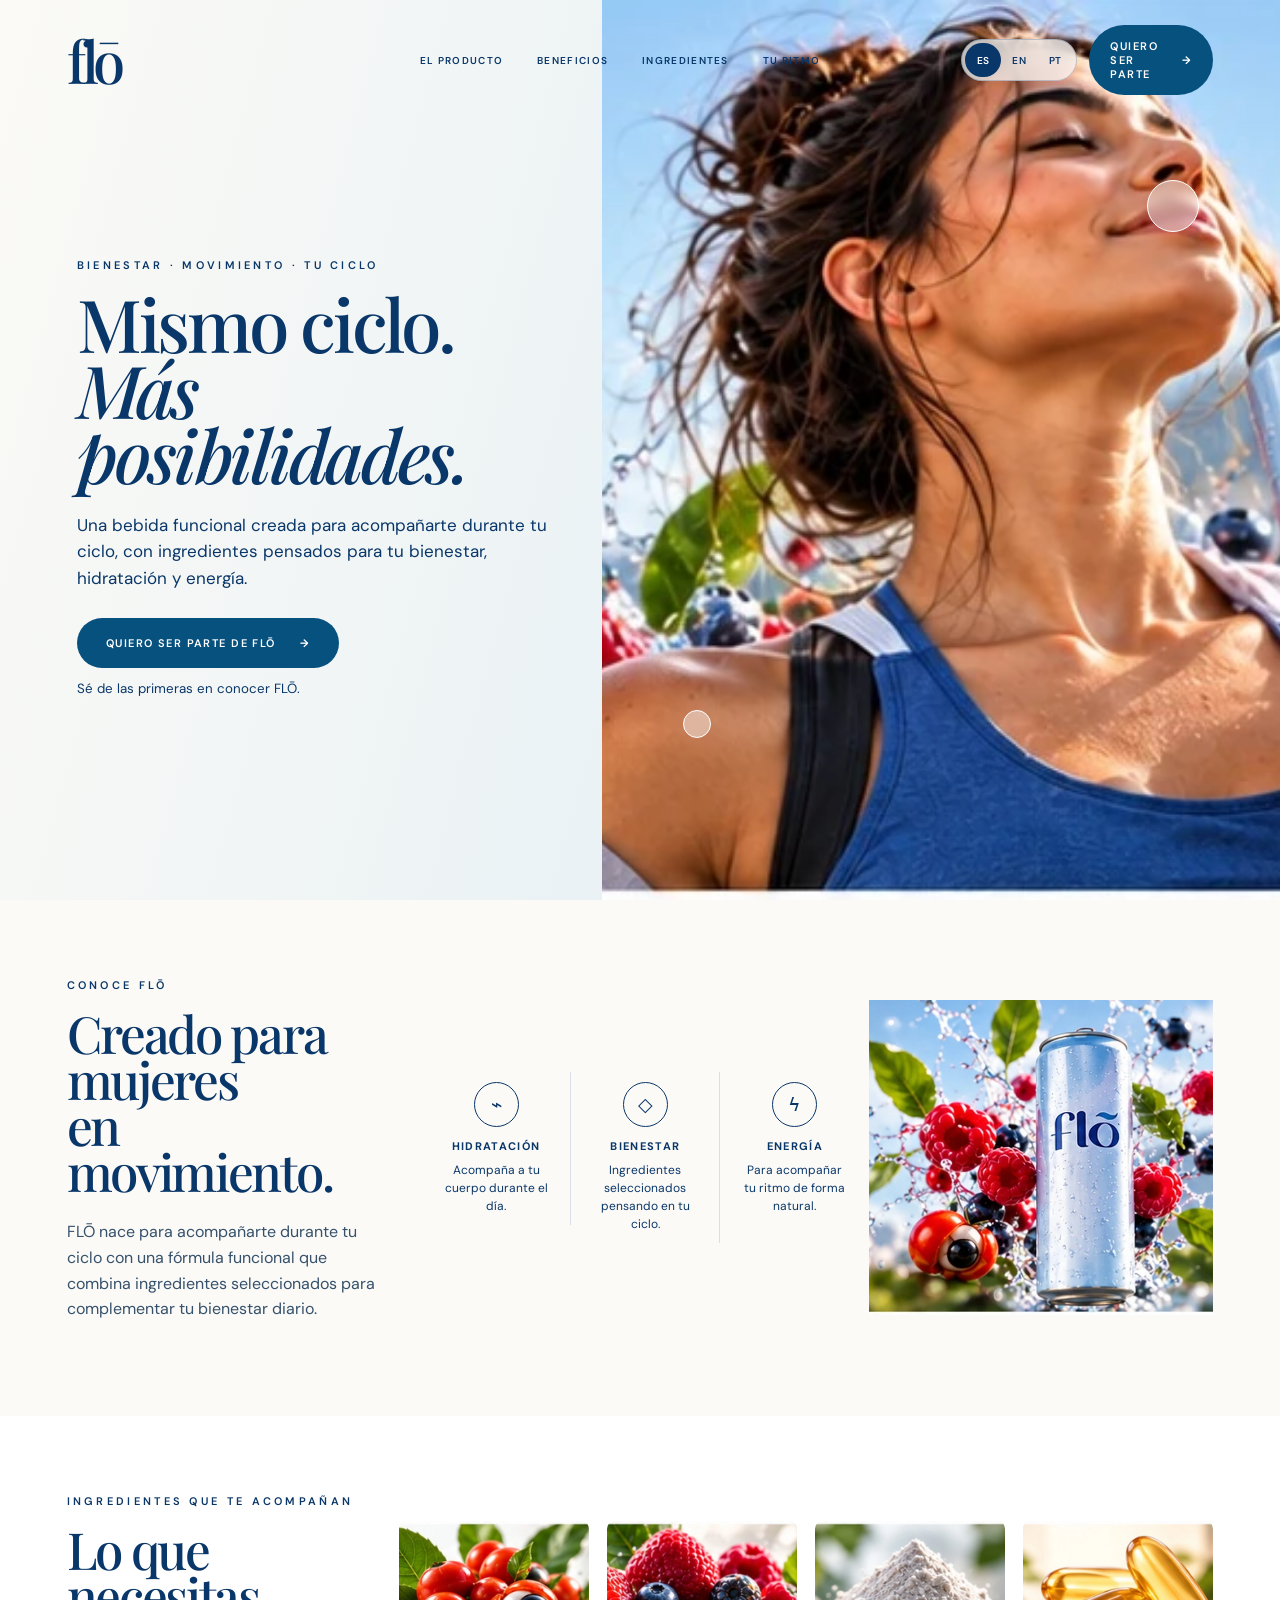
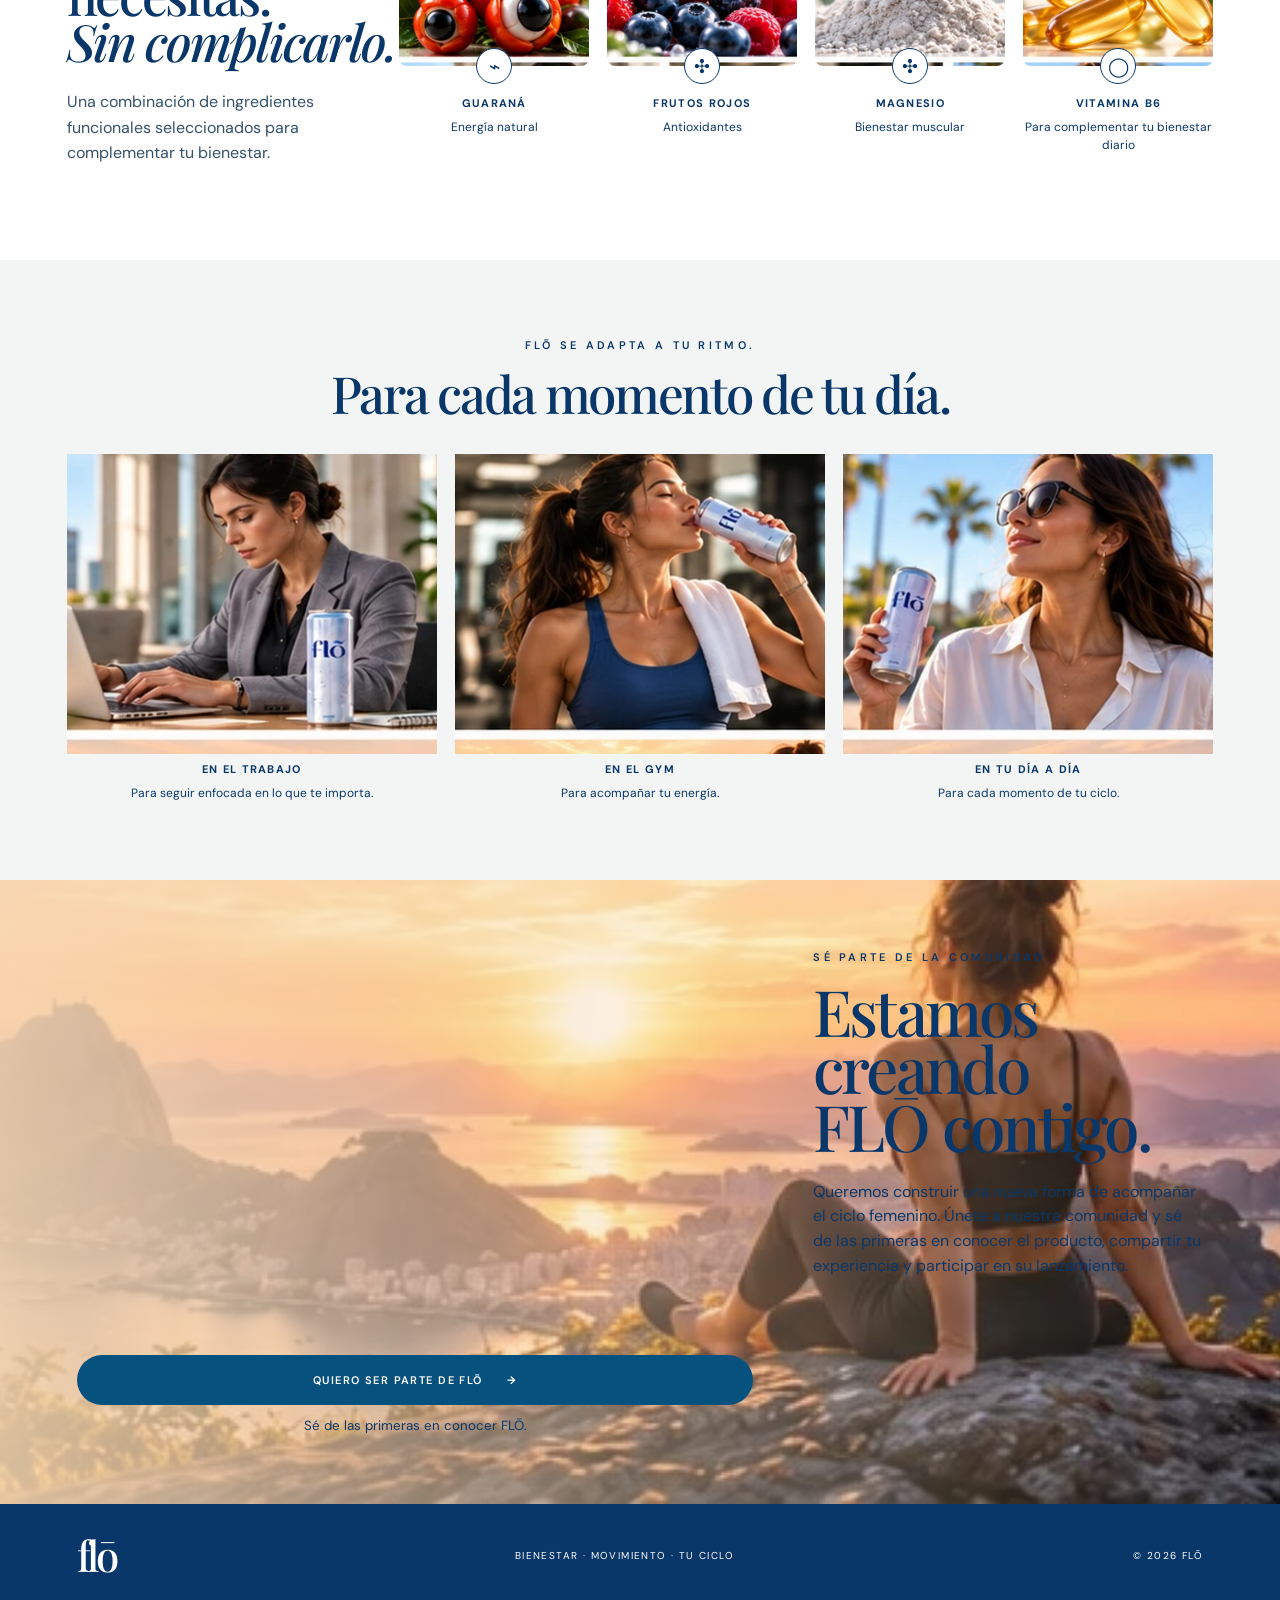
==== commit 388a93fd: "Add files via upload" ====
--- a/index.html
+++ b/index.html
@@ -1,54 +1,57 @@
 <!doctype html>
 <html lang="es">
 <head>
-<meta charset="utf-8"><meta name="viewport" content="width=device-width,initial-scale=1">
+<meta charset="utf-8"><meta name="viewport" content="width=device-width,initial-scale=1,viewport-fit=cover">
 <meta name="description" content="FLŌ — bienestar, hidratación y energía para acompañar tu ritmo.">
-<meta name="theme-color" content="#f7f8f7"><title>FLŌ — Mismo ciclo. Más posibilidades.</title>
+<meta name="theme-color" content="#f8f8f5"><title>FLŌ — Mismo ciclo. Más posibilidades.</title>
 <link rel="preconnect" href="https://fonts.googleapis.com"><link rel="preconnect" href="https://fonts.gstatic.com" crossorigin>
 <link href="https://fonts.googleapis.com/css2?family=DM+Sans:wght@400;500;600&family=Playfair+Display:ital,wght@0,500;1,500&display=swap" rel="stylesheet">
 <link rel="stylesheet" href="assets/styles.css">
 </head><body>
 <header class="nav reveal">
-<a class="logo logo-animate" href="#inicio">flō</a>
-<nav><a href="#producto">El producto</a><a href="#beneficios">Beneficios</a><a href="#ingredientes">Ingredientes</a><a href="#ritmo">Tu ritmo</a></nav>
-<a class="pill js-waitlist" href="#" target="_blank" rel="noopener">Quiero ser parte <span>→</span></a>
-</header>
+<a class="logo logo-animate" href="#inicio" aria-label="FLŌ">flō</a>
+<nav><a href="#producto" data-i18n="nav_product">El producto</a><a href="#beneficios" data-i18n="nav_benefits">Beneficios</a><a href="#ingredientes" data-i18n="nav_ingredients">Ingredientes</a><a href="#ritmo" data-i18n="nav_rhythm">Tu ritmo</a></nav>
+<div class="nav-actions">
+<div class="language" aria-label="Language"><button type="button" data-lang="es" class="active">ES</button><button type="button" data-lang="en">EN</button><button type="button" data-lang="pt">PT</button></div>
+<a class="pill js-waitlist" href="#" target="_blank" rel="noopener"><span data-i18n="cta_short">Quiero ser parte</span> <b>→</b></a>
+</div></header>
+
 <main>
 <section class="hero" id="inicio">
-<div class="hero-copy reveal"><p class="eyebrow">Bienestar · Movimiento · Tu ciclo</p><h1>Mismo ciclo.<em>Más posibilidades.</em></h1><p class="lead">Una bebida funcional creada para acompañarte durante tu ciclo, con ingredientes pensados para tu bienestar, hidratación y energía.</p><a class="cta js-waitlist" href="#" target="_blank" rel="noopener">Quiero ser parte de FLŌ <span>→</span></a><small>Sé de las primeras en conocer FLŌ.</small></div>
-<div class="hero-media image-intro parallax" data-depth=".018"><img src="assets/images/01-hero-main.jpg" alt="Mujer activa con FLŌ en un entorno natural."><span class="float-dot d1"></span><span class="float-dot d2"></span></div>
+<div class="hero-copy reveal"><p class="eyebrow" data-i18n="eyebrow">Bienestar · Movimiento · Tu ciclo</p><h1><span data-i18n="hero_1">Mismo ciclo.</span><em data-i18n="hero_2">Más posibilidades.</em></h1><p class="lead" data-i18n="hero_body">Una bebida funcional creada para acompañarte durante tu ciclo, con ingredientes pensados para tu bienestar, hidratación y energía.</p><a class="cta js-waitlist" href="#" target="_blank" rel="noopener"><span data-i18n="cta_full">Quiero ser parte de FLŌ</span> <b>→</b></a><small data-i18n="cta_micro">Sé de las primeras en conocer FLŌ.</small></div>
+<div class="hero-media image-intro parallax" data-depth=".018"><picture><source srcset="assets/images/01-hero-main.webp" type="image/webp"><img src="assets/images/01-hero-main.jpg" alt="Mujer activa con FLŌ en un entorno natural." fetchpriority="high"></picture><span class="float-dot d1"></span><span class="float-dot d2"></span></div>
 </section>
 
 <section class="product section" id="producto">
-<div class="copy reveal"><p class="eyebrow">Conoce FLŌ</p><h2>Creado para mujeres<br>en movimiento.</h2><p>FLŌ nace para acompañarte durante tu ciclo con una fórmula funcional que combina ingredientes seleccionados para complementar tu bienestar diario.</p></div>
+<div class="copy reveal"><p class="eyebrow" data-i18n="meet">Conoce FLŌ</p><h2 data-i18n="product_title">Creado para mujeres<br>en movimiento.</h2><p data-i18n="product_body">FLŌ nace para acompañarte durante tu ciclo con una fórmula funcional que combina ingredientes seleccionados para complementar tu bienestar diario.</p></div>
 <div class="benefit-grid reveal" id="beneficios">
-<article><span class="round-icon">⌁</span><h3>Hidratación</h3><p>Acompaña a tu cuerpo durante el día.</p></article>
-<article><span class="round-icon">◇</span><h3>Bienestar</h3><p>Ingredientes seleccionados pensando en tu ciclo.</p></article>
-<article><span class="round-icon">ϟ</span><h3>Energía</h3><p>Para acompañar tu ritmo de forma natural.</p></article>
+<article><span class="round-icon">⌁</span><h3 data-i18n="hydration">Hidratación</h3><p data-i18n="hydration_body">Acompaña a tu cuerpo durante el día.</p></article>
+<article><span class="round-icon">◇</span><h3 data-i18n="wellbeing">Bienestar</h3><p data-i18n="wellbeing_body">Ingredientes seleccionados pensando en tu ciclo.</p></article>
+<article><span class="round-icon">ϟ</span><h3 data-i18n="energy">Energía</h3><p data-i18n="energy_body">Para acompañar tu ritmo de forma natural.</p></article>
 </div>
-<div class="product-image image-intro"><img src="assets/images/02-hero-product.jpg" alt="FLŌ rodeado de agua y frutos rojos."></div>
+<div class="product-image image-intro"><picture><source srcset="assets/images/02-hero-product.webp" type="image/webp"><img src="assets/images/02-hero-product.jpg" alt="FLŌ rodeado de agua y frutos rojos." loading="lazy"></picture></div>
 </section>
 
 <section class="ingredients section" id="ingredientes">
-<div class="copy reveal"><p class="eyebrow">Ingredientes que te acompañan</p><h2>Lo que necesitas.<br><em>Sin complicarlo.</em></h2><p>Una combinación de ingredientes funcionales seleccionados para complementar tu bienestar.</p></div>
+<div class="copy reveal"><p class="eyebrow" data-i18n="ingredients_eyebrow">Ingredientes que te acompañan</p><h2 data-i18n="ingredients_title">Lo que necesitas.<br><em>Sin complicarlo.</em></h2><p data-i18n="ingredients_body">Una combinación de ingredientes funcionales seleccionados para complementar tu bienestar.</p></div>
 <div class="ingredient-grid">
-<article class="reveal"><div class="ingredient-img"><img src="assets/images/03-ingredients-guarana.jpg" alt="Guaraná."></div><span class="round-icon">⌁</span><h3>Guaraná</h3><p>Energía natural</p></article>
-<article class="reveal"><div class="ingredient-img"><img src="assets/images/04-ingredients-frutos-rojos.jpg" alt="Frutos rojos."></div><span class="round-icon">✣</span><h3>Frutos rojos</h3><p>Antioxidantes</p></article>
-<article class="reveal"><div class="ingredient-img"><img src="assets/images/05-ingredients-magnesio.jpg" alt="Magnesio."></div><span class="round-icon">✣</span><h3>Magnesio</h3><p>Bienestar muscular</p></article>
-<article class="reveal"><div class="ingredient-img"><img src="assets/images/06-ingredients-vitamina-b6.jpg" alt="Vitamina B6."></div><span class="round-icon">◯</span><h3>Vitamina B6</h3><p>Para complementar tu bienestar diario</p></article>
+<article class="reveal"><div class="ingredient-img"><picture><source srcset="assets/images/03-ingredients-guarana.webp" type="image/webp"><img src="assets/images/03-ingredients-guarana.jpg" alt="Guaraná" loading="lazy"></picture></div><span class="round-icon">⌁</span><h3 data-i18n="guarana">Guaraná</h3><p data-i18n="guarana_body">Energía natural</p></article>
+<article class="reveal"><div class="ingredient-img"><picture><source srcset="assets/images/04-ingredients-frutos-rojos.webp" type="image/webp"><img src="assets/images/04-ingredients-frutos-rojos.jpg" alt="Frutos rojos" loading="lazy"></picture></div><span class="round-icon">✣</span><h3 data-i18n="berries">Frutos rojos</h3><p data-i18n="berries_body">Antioxidantes</p></article>
+<article class="reveal"><div class="ingredient-img"><picture><source srcset="assets/images/05-ingredients-magnesio.webp" type="image/webp"><img src="assets/images/05-ingredients-magnesio.jpg" alt="Magnesio" loading="lazy"></picture></div><span class="round-icon">✣</span><h3 data-i18n="magnesium">Magnesio</h3><p data-i18n="magnesium_body">Bienestar muscular</p></article>
+<article class="reveal"><div class="ingredient-img"><picture><source srcset="assets/images/06-ingredients-vitamina-b6.webp" type="image/webp"><img src="assets/images/06-ingredients-vitamina-b6.jpg" alt="Vitamina B6" loading="lazy"></picture></div><span class="round-icon">◯</span><h3 data-i18n="b6">Vitamina B6</h3><p data-i18n="b6_body">Para complementar tu bienestar diario</p></article>
 </div></section>
 
-<section class="rhythm section" id="ritmo"><div class="center reveal"><p class="eyebrow">FLŌ se adapta a tu ritmo.</p><h2>Para cada momento de tu día.</h2></div>
+<section class="rhythm section" id="ritmo"><div class="center reveal"><p class="eyebrow" data-i18n="rhythm_eyebrow">FLŌ se adapta a tu ritmo.</p><h2 data-i18n="rhythm_title">Para cada momento de tu día.</h2></div>
 <div class="lifestyle-grid">
-<article class="reveal"><div class="usage-img"><img src="assets/images/07-usage-work.jpg" alt="Mujer trabajando."></div><h3>En el trabajo</h3><p>Para seguir enfocada en lo que te importa.</p></article>
-<article class="reveal"><div class="usage-img"><img src="assets/images/08-usage-gym.jpg" alt="Mujer durante su entrenamiento."></div><h3>En el gym</h3><p>Para acompañar tu energía.</p></article>
-<article class="reveal"><div class="usage-img"><img src="assets/images/09-usage-day.jpg" alt="Mujer disfrutando de su día."></div><h3>En tu día a día</h3><p>Para cada momento de tu ciclo.</p></article>
+<article class="reveal"><div class="usage-img"><picture><source srcset="assets/images/07-usage-work.webp" type="image/webp"><img src="assets/images/07-usage-work.jpg" alt="Mujer trabajando" loading="lazy"></picture></div><h3 data-i18n="work">En el trabajo</h3><p data-i18n="work_body">Para seguir enfocada en lo que te importa.</p></article>
+<article class="reveal"><div class="usage-img"><picture><source srcset="assets/images/08-usage-gym.webp" type="image/webp"><img src="assets/images/08-usage-gym.jpg" alt="Mujer durante su entrenamiento" loading="lazy"></picture></div><h3 data-i18n="gym">En el gym</h3><p data-i18n="gym_body">Para acompañar tu energía.</p></article>
+<article class="reveal"><div class="usage-img"><picture><source srcset="assets/images/09-usage-day.webp" type="image/webp"><img src="assets/images/09-usage-day.jpg" alt="Mujer disfrutando de su día" loading="lazy"></picture></div><h3 data-i18n="daily">En tu día a día</h3><p data-i18n="daily_body">Para cada momento de tu ciclo.</p></article>
 </div></section>
 
 <section class="community">
-<img class="community-bg" src="assets/images/10-community-sunset.jpg" alt="Paisaje al atardecer.">
-<div class="community-copy reveal"><p class="eyebrow">Sé parte de la comunidad</p><h2>Estamos creando<br>FLŌ contigo.</h2><p>Queremos construir una nueva forma de acompañar el ciclo femenino. Únete a nuestra comunidad y sé de las primeras en conocer el producto, compartir tu experiencia y participar en su lanzamiento.</p></div>
-<div class="community-action reveal"><a class="cta js-waitlist" href="#" target="_blank" rel="noopener">Quiero ser parte de FLŌ <span>→</span></a><small>Sé de las primeras en conocer FLŌ.</small></div>
+<picture><source srcset="assets/images/10-community-sunset.webp" type="image/webp"><img class="community-bg" src="assets/images/10-community-sunset.jpg" alt="Paisaje al atardecer" loading="lazy"></picture>
+<div class="community-copy reveal"><p class="eyebrow" data-i18n="community_eyebrow">Sé parte de la comunidad</p><h2 data-i18n="community_title">Estamos creando<br>FLŌ contigo.</h2><p data-i18n="community_body">Queremos construir una nueva forma de acompañar el ciclo femenino. Únete a nuestra comunidad y sé de las primeras en conocer el producto, compartir tu experiencia y participar en su lanzamiento.</p></div>
+<div class="community-action reveal"><a class="cta js-waitlist" href="#" target="_blank" rel="noopener"><span data-i18n="cta_full">Quiero ser parte de FLŌ</span> <b>→</b></a><small data-i18n="cta_micro">Sé de las primeras en conocer FLŌ.</small></div>
 </section></main>
-<footer><a class="logo" href="#inicio">flō</a><p>Bienestar · Movimiento · Tu ciclo</p><p>© 2026 FLŌ</p></footer>
+<footer><a class="logo" href="#inicio">flō</a><p data-i18n="eyebrow">Bienestar · Movimiento · Tu ciclo</p><p>© 2026 FLŌ</p></footer>
 <script src="assets/main.js"></script></body></html>
--- a/assets/styles.css
+++ b/assets/styles.css
@@ -1 +1,5 @@
-*{box-sizing:border-box}html{scroll-behavior:smooth}body{margin:0;background:#f8f8f5;color:#0a3769;font-family:"DM Sans",sans-serif}a{text-decoration:none;color:inherit}img{display:block;width:100%;height:100%;object-fit:cover}.nav{position:absolute;z-index:20;inset:0 0 auto;display:grid;grid-template-columns:180px 1fr 220px;align-items:center;padding:25px 5.2vw}.logo{font:500 58px/.7 "Playfair Display",serif;letter-spacing:-.08em}.nav nav{display:flex;justify-content:center;gap:34px;text-transform:uppercase;letter-spacing:.13em;font-size:10px;font-weight:600}.pill,.cta{display:inline-flex;align-items:center;justify-content:center;gap:24px;border-radius:999px;text-transform:uppercase;letter-spacing:.13em;font-size:11px;font-weight:600;background:#07517f;color:#fff;transition:.25s}.pill{padding:14px 21px}.cta{padding:18px 29px}.pill:hover,.cta:hover{transform:translateY(-3px);box-shadow:0 14px 30px #123d7925}.hero{min-height:720px;height:100svh;display:grid;grid-template-columns:47% 53%;overflow:hidden;background:linear-gradient(105deg,#fbfaf6,#dcebf4)}.hero-copy{z-index:3;align-self:center;padding:115px 4vw 60px 6vw}.eyebrow{text-transform:uppercase;letter-spacing:.3em;font-size:11px;font-weight:600;margin:0 0 18px}.hero h1,.section h2,.community h2{font:500 clamp(54px,5.7vw,94px)/.9 "Playfair Display",serif;letter-spacing:-.045em;margin:0 0 25px}.hero h1 em{display:block}.lead{max-width:540px;font-size:17px;line-height:1.55;margin:0 0 27px}.hero small,.community-action small{display:block;margin-top:12px}.hero-media{position:relative;height:100%;overflow:hidden}.hero-media img{object-position:center}.float-dot{position:absolute;border-radius:50%;background:#ffffff70;border:1px solid #fff;backdrop-filter:blur(5px);animation:float 4s ease-in-out infinite}.d1{width:52px;height:52px;right:12%;top:20%}.d2{width:28px;height:28px;left:12%;bottom:18%;animation-delay:1s}.section{padding:78px 5.2vw}.product{display:grid;grid-template-columns:31% 39% 30%;align-items:center;background:#fbfaf7}.product .copy{padding-right:35px}.product h2,.ingredients h2,.rhythm h2{font-size:clamp(40px,4vw,65px)}.copy>p:last-child{line-height:1.6;color:#35516b}.benefit-grid{display:grid;grid-template-columns:repeat(3,1fr);align-items:start}.benefit-grid article{text-align:center;padding:10px 20px;border-right:1px solid #0b376b22}.benefit-grid article:last-child{border:0}.round-icon{display:grid;place-items:center;margin:0 auto 12px;width:45px;height:45px;border:1px solid;border-radius:50%;font-size:19px}.benefit-grid h3,.ingredient-grid h3,.lifestyle-grid h3{text-transform:uppercase;letter-spacing:.12em;font-size:11px;margin:8px 0}.benefit-grid p,.ingredient-grid p,.lifestyle-grid p{font-size:12px;line-height:1.5;margin:0}.product-image{height:315px;overflow:hidden}.ingredients{display:grid;grid-template-columns:29% 71%;align-items:center;background:#fff}.ingredient-grid{display:grid;grid-template-columns:repeat(4,1fr);gap:18px;text-align:center}.ingredient-img{height:145px;overflow:hidden;border-radius:8px;background:#faf9f6}.ingredient-img img{transition:transform .7s}.ingredient-grid article:hover img{transform:scale(1.06)}.ingredient-grid .round-icon{width:36px;height:36px;margin-top:-18px;position:relative;background:white}.rhythm{background:#f3f5f4}.center{text-align:center;max-width:760px;margin:0 auto 38px}.lifestyle-grid{display:grid;grid-template-columns:repeat(3,1fr);gap:18px;text-align:center}.usage-img{height:300px;overflow:hidden}.usage-img img{transition:transform .8s}.lifestyle-grid article:hover img{transform:scale(1.035)}.community{min-height:510px;position:relative;overflow:hidden;display:grid;grid-template-columns:1fr 390px;align-items:center;gap:60px;padding:70px 6vw}.community-bg{position:absolute;inset:0;z-index:0}.community:after{content:"";position:absolute;inset:0;background:linear-gradient(90deg,#f8d9b5db,#f8d9b555 55%,transparent)}.community-copy,.community-action{position:relative;z-index:2}.community-copy{max-width:650px}.community-copy h2{font-size:clamp(48px,5vw,72px)}.community-copy>p:last-child{max-width:620px;line-height:1.55}.community-action{text-align:center}.community-action .cta{width:100%}footer{display:flex;align-items:center;justify-content:space-between;padding:35px 6vw;background:#0a3769;color:white}footer .logo{font-size:42px}footer p{font-size:10px;text-transform:uppercase;letter-spacing:.14em}.reveal{opacity:0;transform:translateY(24px);transition:opacity .85s cubic-bezier(.2,.7,.2,1),transform .85s cubic-bezier(.2,.7,.2,1)}.reveal.visible{opacity:1;transform:none}.image-intro{opacity:0;transform:scale(1.035);transition:opacity 1.1s ease,transform 1.2s ease}.image-intro.visible{opacity:1;transform:scale(1)}.logo-animate{animation:logoIn .9s cubic-bezier(.2,.7,.2,1) both}@keyframes logoIn{from{opacity:0;transform:translateY(-14px)}to{opacity:1;transform:none}}@keyframes float{50%{transform:translateY(10px)}}@media(max-width:950px){.nav{grid-template-columns:1fr auto}.nav nav{display:none}.hero{grid-template-columns:1fr}.hero-media{position:absolute;inset:0;opacity:.34}.hero-copy{padding:125px 7vw 60px}.product,.ingredients{grid-template-columns:1fr}.product-image{margin-top:35px}.benefit-grid{margin-top:35px}.ingredient-grid{margin-top:45px}.community{grid-template-columns:1fr}.community-action{max-width:480px}.usage-img{height:230px}}@media(max-width:600px){.nav{padding:20px}.logo{font-size:47px}.pill{font-size:9px;padding:12px 14px}.hero{min-height:790px}.hero h1{font-size:15vw}.lead{font-size:15px}.cta{width:100%;padding:17px}.section{padding:65px 22px}.benefit-grid{grid-template-columns:1fr;gap:24px}.benefit-grid article{border:0}.ingredient-grid{grid-template-columns:repeat(2,1fr)}.ingredient-img{height:130px}.lifestyle-grid{grid-template-columns:1fr}.usage-img{height:360px}.community{padding:65px 22px}.community-action{width:100%}footer{flex-direction:column;gap:12px;text-align:center}}@media(prefers-reduced-motion:reduce){html{scroll-behavior:auto}.reveal,.image-intro{opacity:1;transform:none;transition:none}.logo-animate,.float-dot{animation:none}.parallax{transform:none!important}}+*{box-sizing:border-box}html{scroll-behavior:smooth}body{margin:0;background:#f8f8f5;color:#0a3769;font-family:"DM Sans",sans-serif}a{text-decoration:none;color:inherit}img{display:block;width:100%;height:100%;object-fit:cover}.nav{position:absolute;z-index:20;inset:0 0 auto;display:grid;grid-template-columns:180px 1fr 220px;align-items:center;padding:25px 5.2vw}.logo{font:500 58px/.7 "Playfair Display",serif;letter-spacing:-.08em}.nav nav{display:flex;justify-content:center;gap:34px;text-transform:uppercase;letter-spacing:.13em;font-size:10px;font-weight:600}.pill,.cta{display:inline-flex;align-items:center;justify-content:center;gap:24px;border-radius:999px;text-transform:uppercase;letter-spacing:.13em;font-size:11px;font-weight:600;background:#07517f;color:#fff;transition:.25s}.pill{padding:14px 21px}.cta{padding:18px 29px}.pill:hover,.cta:hover{transform:translateY(-3px);box-shadow:0 14px 30px #123d7925}.hero{min-height:720px;height:100svh;display:grid;grid-template-columns:47% 53%;overflow:hidden;background:linear-gradient(105deg,#fbfaf6,#dcebf4)}.hero-copy{z-index:3;align-self:center;padding:115px 4vw 60px 6vw}.eyebrow{text-transform:uppercase;letter-spacing:.3em;font-size:11px;font-weight:600;margin:0 0 18px}.hero h1,.section h2,.community h2{font:500 clamp(54px,5.7vw,94px)/.9 "Playfair Display",serif;letter-spacing:-.045em;margin:0 0 25px}.hero h1 em{display:block}.lead{max-width:540px;font-size:17px;line-height:1.55;margin:0 0 27px}.hero small,.community-action small{display:block;margin-top:12px}.hero-media{position:relative;height:100%;overflow:hidden}.hero-media img{object-position:center}.float-dot{position:absolute;border-radius:50%;background:#ffffff70;border:1px solid #fff;backdrop-filter:blur(5px);animation:float 4s ease-in-out infinite}.d1{width:52px;height:52px;right:12%;top:20%}.d2{width:28px;height:28px;left:12%;bottom:18%;animation-delay:1s}.section{padding:78px 5.2vw}.product{display:grid;grid-template-columns:31% 39% 30%;align-items:center;background:#fbfaf7}.product .copy{padding-right:35px}.product h2,.ingredients h2,.rhythm h2{font-size:clamp(40px,4vw,65px)}.copy>p:last-child{line-height:1.6;color:#35516b}.benefit-grid{display:grid;grid-template-columns:repeat(3,1fr);align-items:start}.benefit-grid article{text-align:center;padding:10px 20px;border-right:1px solid #0b376b22}.benefit-grid article:last-child{border:0}.round-icon{display:grid;place-items:center;margin:0 auto 12px;width:45px;height:45px;border:1px solid;border-radius:50%;font-size:19px}.benefit-grid h3,.ingredient-grid h3,.lifestyle-grid h3{text-transform:uppercase;letter-spacing:.12em;font-size:11px;margin:8px 0}.benefit-grid p,.ingredient-grid p,.lifestyle-grid p{font-size:12px;line-height:1.5;margin:0}.product-image{height:315px;overflow:hidden}.ingredients{display:grid;grid-template-columns:29% 71%;align-items:center;background:#fff}.ingredient-grid{display:grid;grid-template-columns:repeat(4,1fr);gap:18px;text-align:center}.ingredient-img{height:145px;overflow:hidden;border-radius:8px;background:#faf9f6}.ingredient-img img{transition:transform .7s}.ingredient-grid article:hover img{transform:scale(1.06)}.ingredient-grid .round-icon{width:36px;height:36px;margin-top:-18px;position:relative;background:white}.rhythm{background:#f3f5f4}.center{text-align:center;max-width:760px;margin:0 auto 38px}.lifestyle-grid{display:grid;grid-template-columns:repeat(3,1fr);gap:18px;text-align:center}.usage-img{height:300px;overflow:hidden}.usage-img img{transition:transform .8s}.lifestyle-grid article:hover img{transform:scale(1.035)}.community{min-height:510px;position:relative;overflow:hidden;display:grid;grid-template-columns:1fr 390px;align-items:center;gap:60px;padding:70px 6vw}.community-bg{position:absolute;inset:0;z-index:0}.community:after{content:"";position:absolute;inset:0;background:linear-gradient(90deg,#f8d9b5db,#f8d9b555 55%,transparent)}.community-copy,.community-action{position:relative;z-index:2}.community-copy{max-width:650px}.community-copy h2{font-size:clamp(48px,5vw,72px)}.community-copy>p:last-child{max-width:620px;line-height:1.55}.community-action{text-align:center}.community-action .cta{width:100%}footer{display:flex;align-items:center;justify-content:space-between;padding:35px 6vw;background:#0a3769;color:white}footer .logo{font-size:42px}footer p{font-size:10px;text-transform:uppercase;letter-spacing:.14em}.reveal{opacity:0;transform:translateY(24px);transition:opacity .85s cubic-bezier(.2,.7,.2,1),transform .85s cubic-bezier(.2,.7,.2,1)}.reveal.visible{opacity:1;transform:none}.image-intro{opacity:0;transform:scale(1.035);transition:opacity 1.1s ease,transform 1.2s ease}.image-intro.visible{opacity:1;transform:scale(1)}.logo-animate{animation:logoIn .9s cubic-bezier(.2,.7,.2,1) both}@keyframes logoIn{from{opacity:0;transform:translateY(-14px)}to{opacity:1;transform:none}}@keyframes float{50%{transform:translateY(10px)}}@media(max-width:950px){.nav{grid-template-columns:1fr auto}.nav nav{display:none}.hero{grid-template-columns:1fr}.hero-media{position:absolute;inset:0;opacity:.34}.hero-copy{padding:125px 7vw 60px}.product,.ingredients{grid-template-columns:1fr}.product-image{margin-top:35px}.benefit-grid{margin-top:35px}.ingredient-grid{margin-top:45px}.community{grid-template-columns:1fr}.community-action{max-width:480px}.usage-img{height:230px}}@media(max-width:600px){.nav{padding:20px}.logo{font-size:47px}.pill{font-size:9px;padding:12px 14px}.hero{min-height:790px}.hero h1{font-size:15vw}.lead{font-size:15px}.cta{width:100%;padding:17px}.section{padding:65px 22px}.benefit-grid{grid-template-columns:1fr;gap:24px}.benefit-grid article{border:0}.ingredient-grid{grid-template-columns:repeat(2,1fr)}.ingredient-img{height:130px}.lifestyle-grid{grid-template-columns:1fr}.usage-img{height:360px}.community{padding:65px 22px}.community-action{width:100%}footer{flex-direction:column;gap:12px;text-align:center}}@media(prefers-reduced-motion:reduce){html{scroll-behavior:auto}.reveal,.image-intro{opacity:1;transform:none;transition:none}.logo-animate,.float-dot{animation:none}.parallax{transform:none!important}}
+/* V6 — mobile + multilingual */
+.nav-actions{display:flex;align-items:center;justify-content:flex-end;gap:12px}.language{display:flex;align-items:center;border:1px solid rgba(10,55,105,.22);border-radius:999px;padding:3px;background:rgba(255,255,255,.72);backdrop-filter:blur(10px)}.language button{min-width:36px;height:34px;border:0;border-radius:999px;background:transparent;color:#0a3769;font:600 10px "DM Sans",sans-serif;letter-spacing:.08em;cursor:pointer}.language button.active{background:#0a3769;color:#fff}.hero-media img,.product-image img,.ingredient-img img,.usage-img img,.community-bg{object-fit:cover}.hero-media img{object-position:50% 50%}.product-image img{object-position:50% 50%}.ingredient-img img{object-position:center}.usage-img img{object-position:center 35%}.community-bg{object-position:center 58%}
+@media(max-width:950px){.nav{grid-template-columns:auto 1fr;padding:20px 22px}.nav-actions{gap:8px}.nav .pill{display:none}.language button{min-width:34px;height:34px}.hero{display:flex;flex-direction:column;min-height:0;height:auto;padding-top:86px}.hero-copy{order:2;padding:34px 22px 54px}.hero-media{order:1;position:relative;inset:auto;width:100%;height:auto;aspect-ratio:4/3;opacity:1}.hero-media img{object-position:53% 45%}.hero h1{font-size:clamp(52px,13vw,78px)}.lead{max-width:600px}.product{display:flex;flex-direction:column;padding:62px 22px}.product .copy{padding:0;width:100%}.benefit-grid{width:100%;order:3}.product-image{order:2;width:100%;height:auto;aspect-ratio:16/10;margin:28px 0}.ingredients{display:block;padding:62px 22px}.ingredient-grid{grid-template-columns:repeat(2,minmax(0,1fr));gap:28px 14px}.ingredient-img{height:auto;aspect-ratio:1/1}.rhythm{padding:62px 22px}.lifestyle-grid{grid-template-columns:1fr;gap:38px}.usage-img{height:auto;aspect-ratio:4/3}.community{display:flex;flex-direction:column;justify-content:flex-end;min-height:680px;padding:260px 22px 55px;color:#082f5c}.community-bg{object-position:58% center}.community:after{background:linear-gradient(0deg,#f8d9b5f5 0%,#f8d9b5c7 38%,transparent 75%)}.community-copy,.community-action{width:100%;max-width:620px}.community-action{align-self:flex-start}.community-action .cta{max-width:420px}footer{padding:30px 22px}}
+@media(max-width:520px){body{overflow-x:hidden}.nav{padding:17px 18px}.logo{font-size:43px}.language{padding:2px}.language button{min-width:32px;height:32px;font-size:9px}.hero{padding-top:70px}.hero-media{aspect-ratio:1/1.04}.hero-media img{object-position:55% center}.hero-copy{padding:30px 20px 50px}.eyebrow{font-size:9px;letter-spacing:.19em;line-height:1.5}.hero h1{font-size:14vw;line-height:.93;margin-bottom:20px}.lead{font-size:15px;line-height:1.55}.cta{min-height:52px;font-size:10px;padding:15px 18px}.product,.ingredients,.rhythm{padding:56px 20px}.product h2,.ingredients h2,.rhythm h2{font-size:42px;line-height:.98}.benefit-grid{grid-template-columns:repeat(3,minmax(0,1fr));gap:6px;margin-top:28px}.benefit-grid article{padding:8px 4px}.benefit-grid p{font-size:10px}.benefit-grid h3{font-size:9px}.round-icon{width:38px;height:38px}.product-image{aspect-ratio:4/3}.ingredient-grid{grid-template-columns:repeat(2,minmax(0,1fr));gap:26px 12px}.ingredient-grid h3{font-size:10px}.ingredient-grid p{font-size:10px}.usage-img{aspect-ratio:4/3}.lifestyle-grid h3{font-size:11px;margin-top:13px}.community{min-height:640px;padding:250px 20px 48px}.community-copy h2{font-size:44px;line-height:.95}.community-copy>p:last-child{font-size:14px}.community-action .cta{width:100%}footer{padding:28px 20px}}
